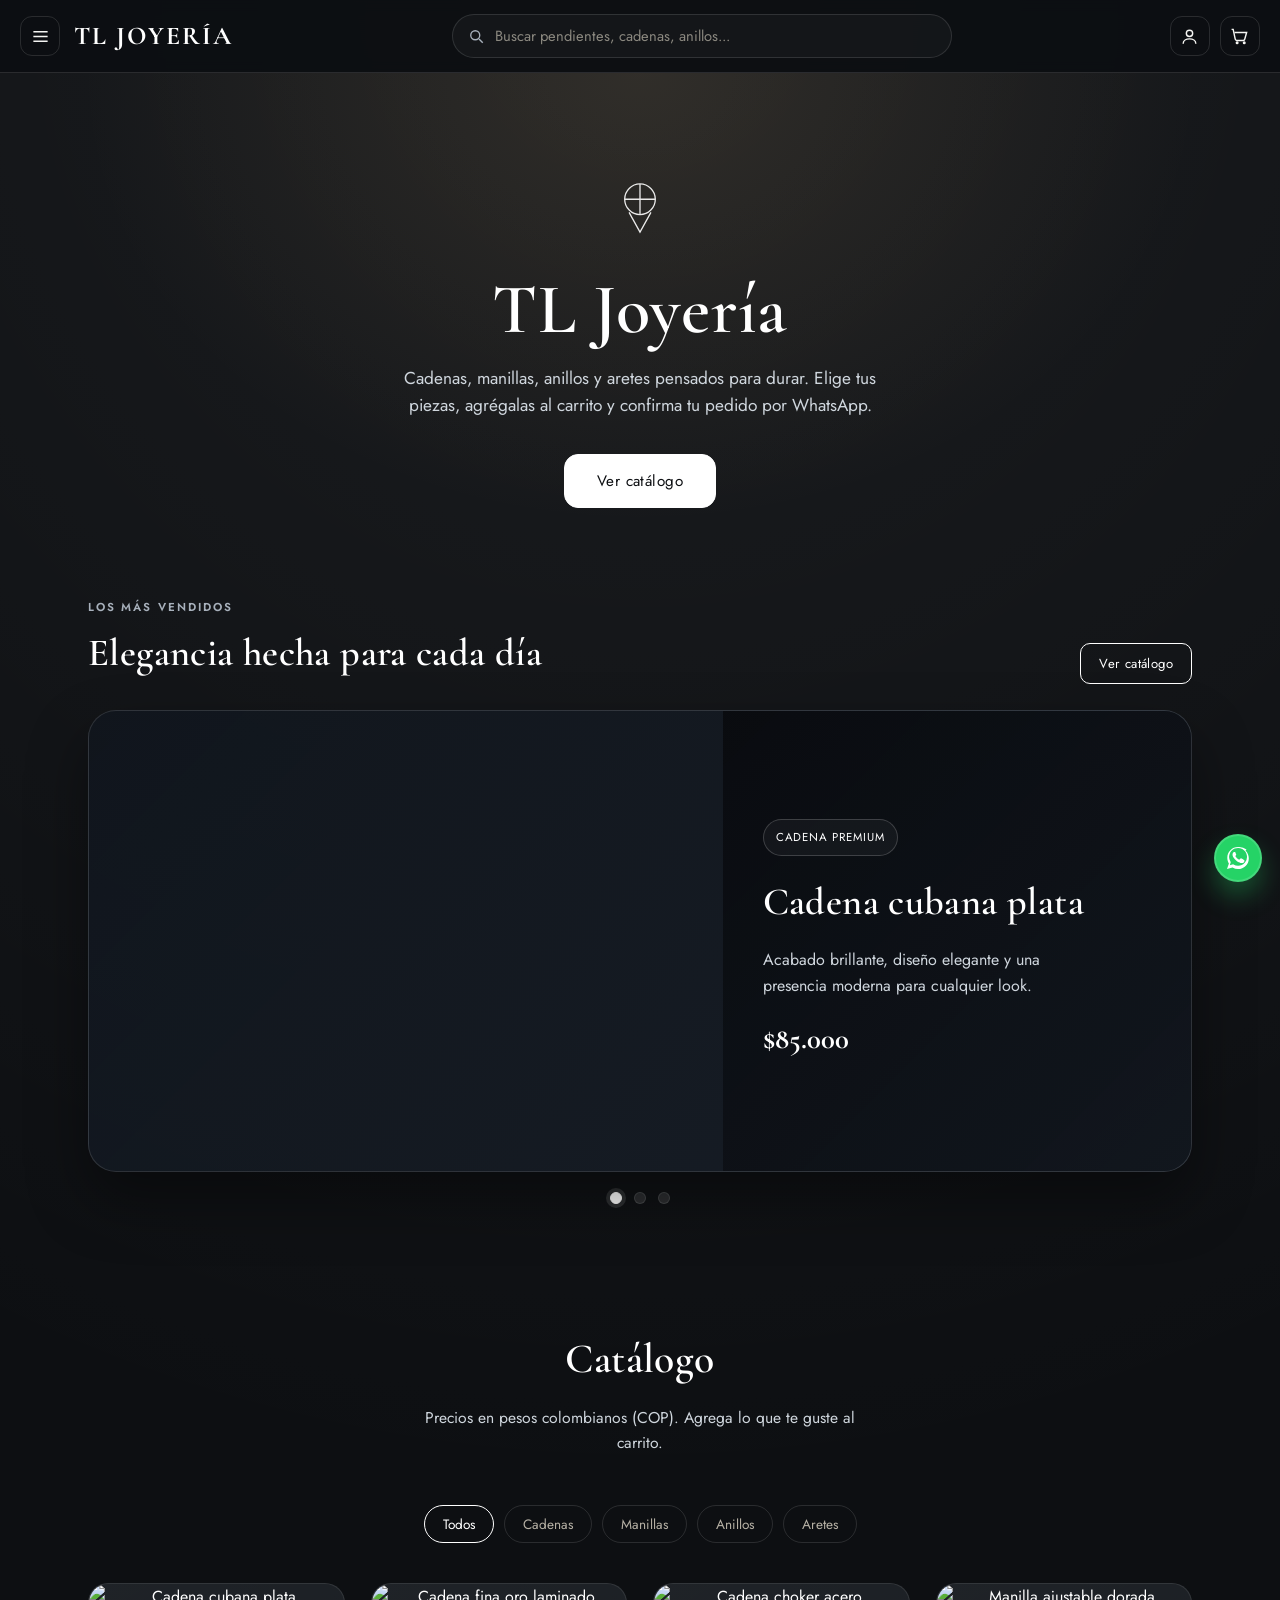
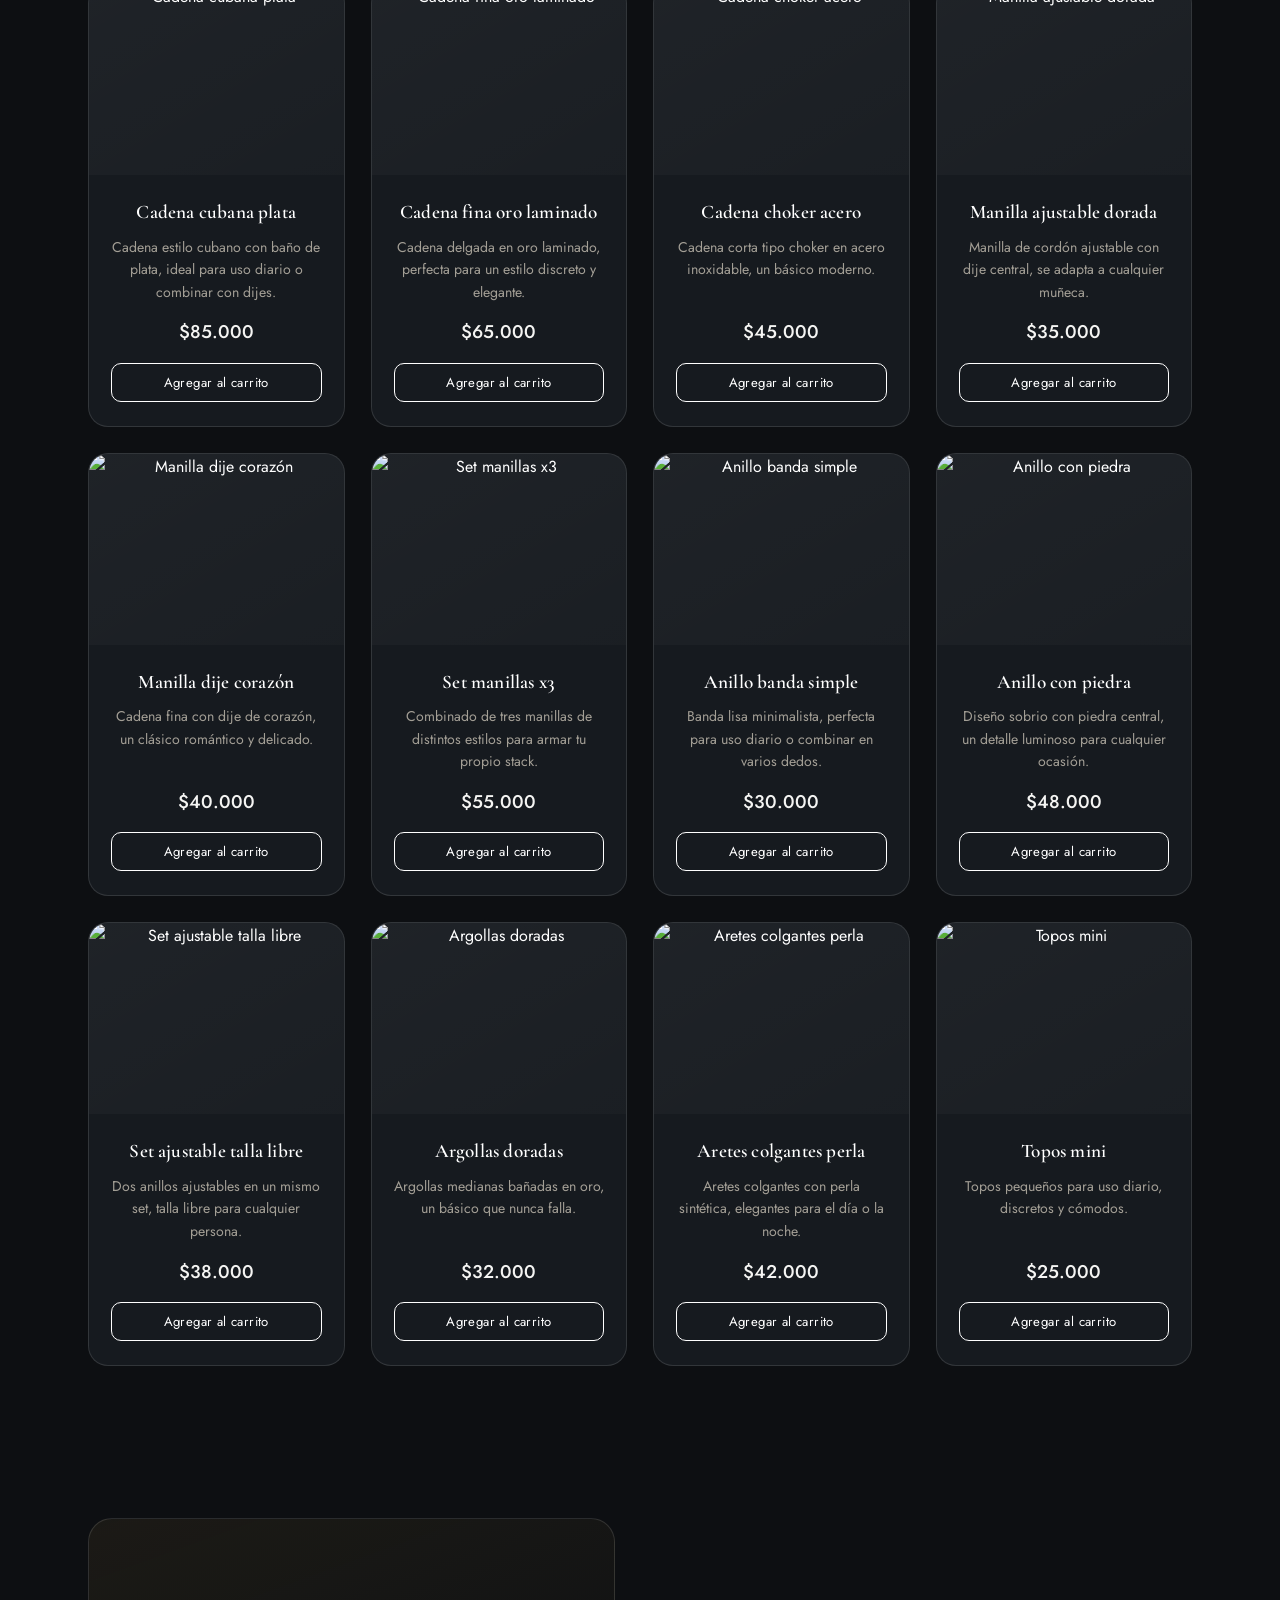
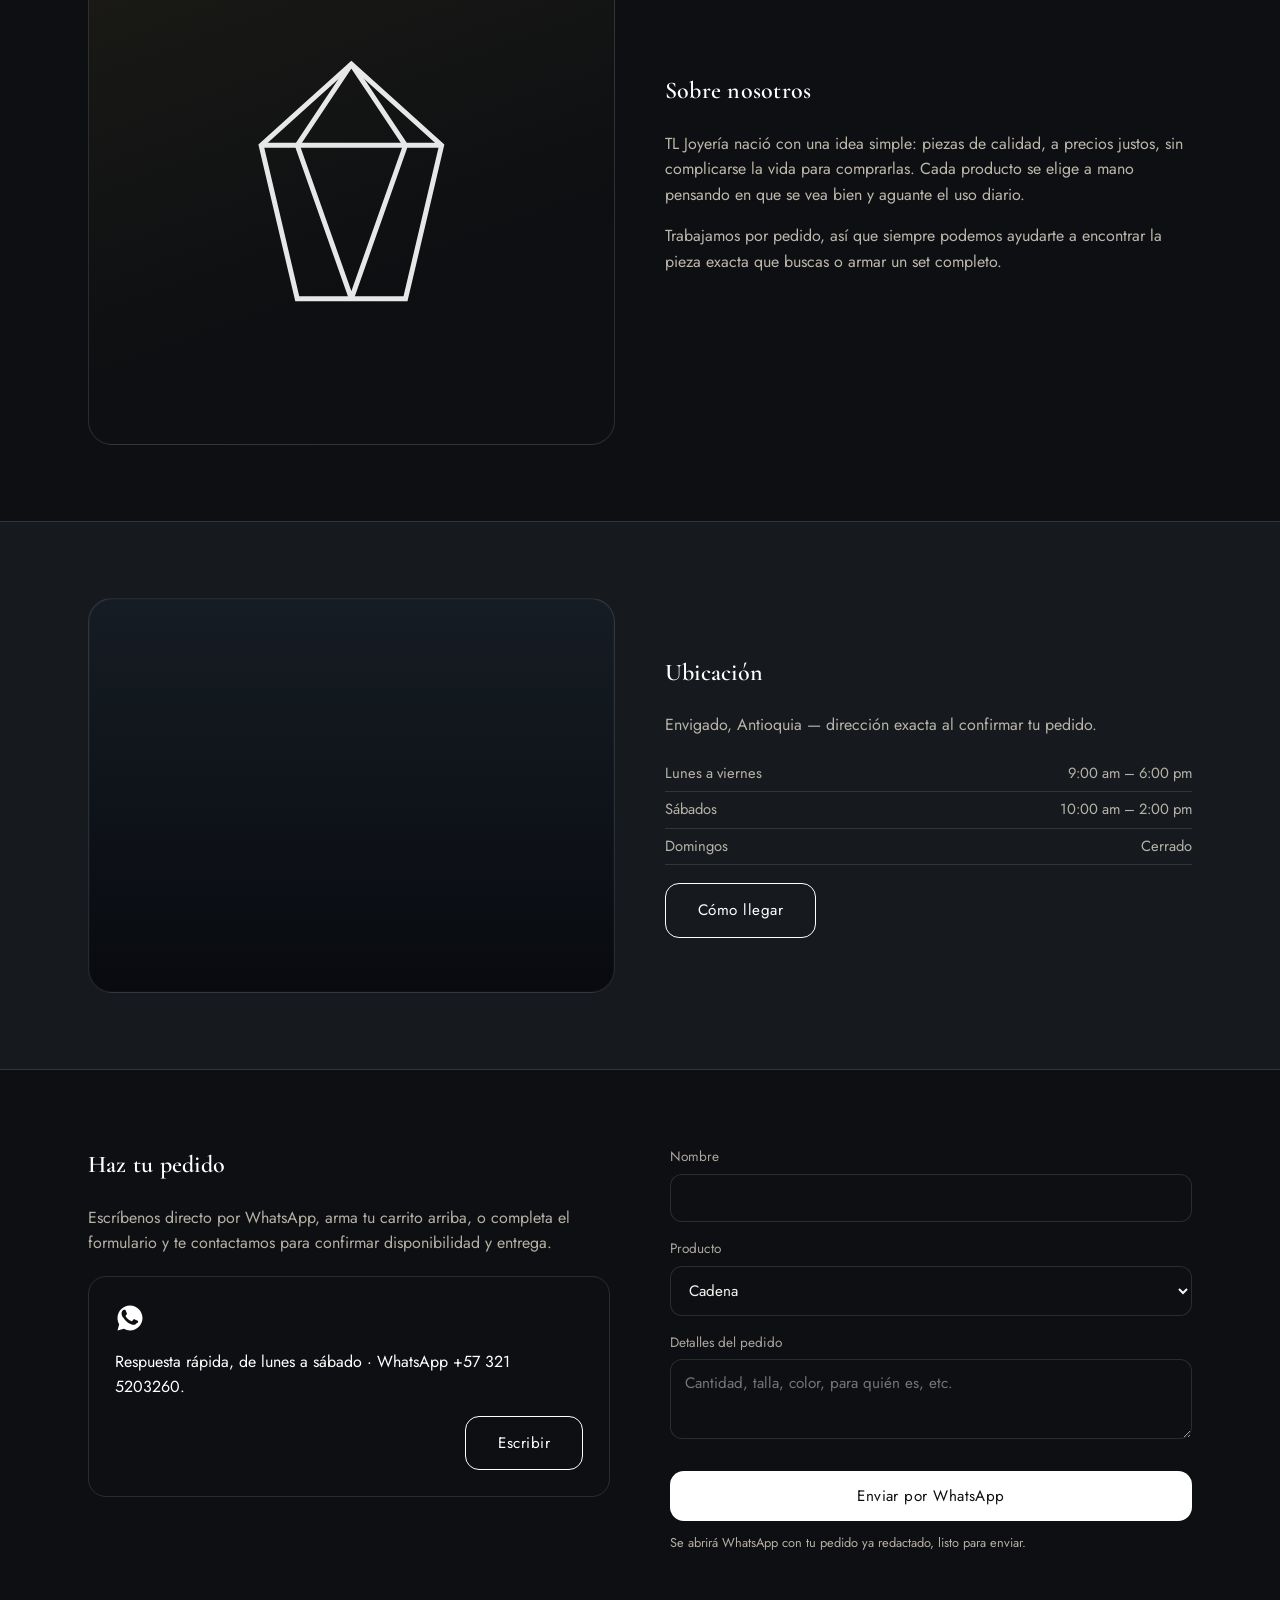
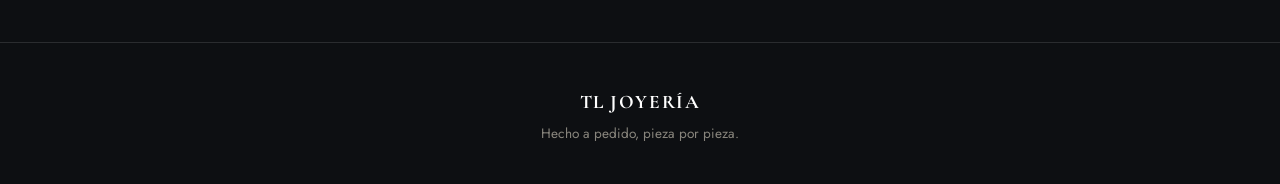
==== index.html @ 9f73bd61 "Initial upload" ====
<!DOCTYPE html>
<html lang="es">
<head>
<meta charset="UTF-8">
<meta name="viewport" content="width=device-width, initial-scale=1, viewport-fit=cover">
<title>TL Joyería</title>
<link rel="preconnect" href="https://fonts.googleapis.com">
<link rel="preconnect" href="https://fonts.gstatic.com" crossorigin>
<link href="https://fonts.googleapis.com/css2?family=Cormorant+Garamond:wght@500;600;700&family=Jost:wght@400;500&display=swap" rel="stylesheet">
<link rel="stylesheet" href="styles.css">
</head>
<body>

<div class="overlay" id="overlay"></div>

<aside class="sidebar" id="sidebar">
  <div class="sidebar-top">
    <span class="brand">TL Joyería</span>
    <button class="icon-btn" id="closeSidebar" aria-label="Cerrar menú">✕</button>
  </div>
  <nav>
    <a href="#catalogo" onclick="closeSidebar()">Catálogo</a>
    <a href="#nosotros" onclick="closeSidebar()">Nosotros</a>
    <a href="#ubicacion" onclick="closeSidebar()">Ubicación</a>
    <a href="#pedidos" onclick="closeSidebar()">Pedidos</a>
  </nav>
  <div class="sidebar-foot">TL Joyería · Envigado, Antioquia</div>
</aside>

<header>
  <div class="navbar">
    <div class="navbar-left">
      <button class="icon-btn" id="openSidebar" aria-label="Abrir menú">
        <svg viewBox="0 0 24 24" fill="none" stroke="currentColor" stroke-width="1.8"><path d="M3 6h18M3 12h18M3 18h18"/></svg>
      </button>
      <a href="#" class="brand">TL Joyería</a>
    </div>

    <label class="navbar-search" for="globalSearch" aria-label="Buscar producto">
      <svg viewBox="0 0 24 24" fill="none" stroke="currentColor" stroke-width="1.8"><circle cx="11" cy="11" r="6"/><path d="M16 16l5 5"/></svg>
      <input id="globalSearch" type="search" placeholder="Buscar pendientes, cadenas, anillos..." autocomplete="off">
    </label>

    <div class="navbar-right">
      <span class="user-label" id="userLabel"></span>
      <button class="icon-btn" id="openAccount" aria-label="Cuenta">
        <svg viewBox="0 0 24 24" fill="none" stroke="currentColor" stroke-width="1.8"><circle cx="12" cy="8" r="4"/><path d="M4 21c0-4 4-6 8-6s8 2 8 6"/></svg>
      </button>
      <button class="icon-btn" id="openCart" aria-label="Carrito">
        <svg viewBox="0 0 24 24" fill="none" stroke="currentColor" stroke-width="1.8"><circle cx="9" cy="20" r="1"/><circle cx="18" cy="20" r="1"/><path d="M2 3h2l2.6 12.4a2 2 0 0 0 2 1.6h8a2 2 0 0 0 2-1.6L21 7H6"/></svg>
        <span class="badge" id="cartBadge" style="display:none;">0</span>
      </button>
    </div>
  </div>
</header>

<section class="hero">
  <svg class="eyebrow-svg" viewBox="0 0 64 64" fill="none" stroke="currentColor" stroke-width="1.2">
    <circle cx="32" cy="24" r="14"/>
    <path d="M18 24 L46 24 M32 10 L32 38 M22 36 L32 54 L42 36" />
  </svg>
  <h1>TL Joyería</h1>
  <p>Cadenas, manillas, anillos y aretes pensados para durar. Elige tus piezas, agrégalas al carrito y confirma tu pedido por WhatsApp.</p>
  <a href="#catalogo" class="btn solid">Ver catálogo</a>
</section>

<section class="featured-section" id="featured">
  <div class="wrap">
    <div class="featured-header">
      <div>
        <p class="eyebrow">Los más vendidos</p>
        <h2>Elegancia hecha para cada día</h2>
      </div>
      <a href="#catalogo" class="btn small">Ver catálogo</a>
    </div>

    <div class="featured-slider" aria-label="Productos destacados">
      <article class="featured-slide active">
        <div class="featured-image" style="background-image:url('https://images.unsplash.com/photo-1617038220319-276d3cfab638?auto=format&fit=crop&w=1200&q=80');"></div>
        <div class="featured-copy">
          <span class="tag">Cadena premium</span>
          <h3>Cadena cubana plata</h3>
          <p>Acabado brillante, diseño elegante y una presencia moderna para cualquier look.</p>
          <strong>$85.000</strong>
        </div>
      </article>

      <article class="featured-slide">
        <div class="featured-image" style="background-image:url('https://images.unsplash.com/photo-1535632787350-4e68ef0ac584?auto=format&fit=crop&w=1200&q=80');"></div>
        <div class="featured-copy">
          <span class="tag">Manillas favoritas</span>
          <h3>Set de manillas doradas</h3>
          <p>Perfectas para regalar, combinar o usar a diario con un estilo sofisticado.</p>
          <strong>$55.000</strong>
        </div>
      </article>

      <article class="featured-slide">
        <div class="featured-image" style="background-image:url('https://images.unsplash.com/photo-1601821765780-754fa98637c1?auto=format&fit=crop&w=1200&q=80');"></div>
        <div class="featured-copy">
          <span class="tag">Anillos tendencia</span>
          <h3>Anillo con piedra</h3>
          <p>Un diseño sobrio y luminoso para quienes buscan un detalle con personalidad.</p>
          <strong>$48.000</strong>
        </div>
      </article>
    </div>

    <div class="featured-dots" aria-label="Navegación del carrusel">
      <button class="dot active" type="button" aria-label="Slide 1"></button>
      <button class="dot" type="button" aria-label="Slide 2"></button>
      <button class="dot" type="button" aria-label="Slide 3"></button>
    </div>
  </div>
</section>

<section id="catalogo">
  <div class="wrap">
    <h2 class="section-title">Catálogo</h2>
    <p class="section-sub">Precios en pesos colombianos (COP). Agrega lo que te guste al carrito.</p>
    <div class="filters" id="filters">
      <button class="filter-btn active" data-filter="todos">Todos</button>
      <button class="filter-btn" data-filter="cadena">Cadenas</button>
      <button class="filter-btn" data-filter="manilla">Manillas</button>
      <button class="filter-btn" data-filter="anillo">Anillos</button>
      <button class="filter-btn" data-filter="aretes">Aretes</button>
    </div>
    <div class="grid" id="productGrid"></div>
  </div>
</section>

<section id="nosotros">
  <div class="wrap about">
    <div class="about-visual">
      <svg viewBox="0 0 64 64" fill="none" stroke="currentColor" stroke-width="1.1"><path d="M32 6 L52 24 L44 58 L20 58 L12 24 Z"/><path d="M12 24 L52 24 M32 6 L20 24 M32 6 L44 24 M20 24 L32 58 M44 24 L32 58"/></svg>
    </div>
    <div>
      <h2>Sobre nosotros</h2>
      <p>TL Joyería nació con una idea simple: piezas de calidad, a precios justos, sin complicarse la vida para comprarlas. Cada producto se elige a mano pensando en que se vea bien y aguante el uso diario.</p>
      <p>Trabajamos por pedido, así que siempre podemos ayudarte a encontrar la pieza exacta que buscas o armar un set completo.</p>
    </div>
  </div>
</section>

<section class="location" id="ubicacion">
  <div class="wrap location-grid">
    <div class="map-box" aria-label="Mapa de ubicación">
      <iframe
        title="Ubicación de TL Joyería"
        src="https://www.google.com/maps?q=Envigado%20Antioquia&z=13&output=embed"
        loading="lazy"
        referrerpolicy="no-referrer-when-downgrade"
        allowfullscreen>
      </iframe>
    </div>
    <div>
      <h2>Ubicación</h2>
      <p>Envigado, Antioquia — dirección exacta al confirmar tu pedido.</p>
      <ul class="hours-list">
        <li><span>Lunes a viernes</span><span>9:00 am – 6:00 pm</span></li>
        <li><span>Sábados</span><span>10:00 am – 2:00 pm</span></li>
        <li><span>Domingos</span><span>Cerrado</span></li>
      </ul>
      <a class="btn" id="mapsLink" href="https://www.google.com/maps/search/?api=1&query=Envigado+Antioquia" target="_blank" rel="noopener">Cómo llegar</a>
    </div>
  </div>
</section>

<section class="order" id="pedidos">
  <div class="wrap order-grid">
    <div>
      <h2>Haz tu pedido</h2>
      <p>Escríbenos directo por WhatsApp, arma tu carrito arriba, o completa el formulario y te contactamos para confirmar disponibilidad y entrega.</p>
      <div class="whatsapp-box">
        <svg viewBox="0 0 24 24" fill="currentColor"><path d="M12 2C6.48 2 2 6.48 2 12c0 1.85.5 3.58 1.36 5.07L2 22l5.06-1.33A9.94 9.94 0 0 0 12 22c5.52 0 10-4.48 10-10S17.52 2 12 2zm5.2 14.2c-.22.62-1.28 1.18-1.77 1.24-.45.06-.98.09-1.58-.1a13.3 13.3 0 0 1-1.87-.68c-3.3-1.43-5.28-4.75-5.44-4.97-.16-.22-1.3-1.73-1.3-3.3 0-1.56.82-2.33 1.1-2.65.28-.32.62-.4.82-.4h.6c.19 0 .45-.07.7.53.28.66.94 2.28 1.02 2.44.08.16.14.35.03.56-.11.22-.17.35-.33.54-.17.19-.35.42-.5.56-.16.16-.33.33-.14.65.19.33.85 1.4 1.83 2.27 1.26 1.12 2.32 1.47 2.65 1.63.33.16.52.14.71-.08.19-.22.83-.97 1.05-1.3.22-.33.44-.27.74-.16.3.11 1.9.9 2.23 1.06.33.16.55.24.63.38.08.14.08.79-.14 1.41z"/></svg>
        <span>Respuesta rápida, de lunes a sábado · WhatsApp +57 321 5203260.</span>
        <a href="https://wa.me/573215203260" target="_blank" rel="noopener" class="btn">Escribir</a>
      </div>
    </div>
    <div>
      <form id="orderForm">
        <div>
          <label for="name">Nombre</label>
          <input id="name" type="text" required>
        </div>
        <div>
          <label for="category">Producto</label>
          <select id="category">
            <option>Cadena</option>
            <option>Manilla</option>
            <option>Anillo</option>
            <option>Aretes</option>
            <option>No estoy seguro/a</option>
          </select>
        </div>
        <div>
          <label for="details">Detalles del pedido</label>
          <textarea id="details" placeholder="Cantidad, talla, color, para quién es, etc."></textarea>
        </div>
        <button type="submit">Enviar por WhatsApp</button>
        <p class="form-note">Se abrirá WhatsApp con tu pedido ya redactado, listo para enviar.</p>
      </form>
    </div>
  </div>
</section>

<footer>
  <span class="brand">TL Joyería</span>
  Hecho a pedido, pieza por pieza.
</footer>

<!-- Cart panel -->
<div class="cart-panel" id="cartPanel">
  <div class="cart-head">
    <h3 style="margin:0;color:var(--silver-bright);">Tu carrito</h3>
    <button class="icon-btn" id="closeCart" aria-label="Cerrar carrito">✕</button>
  </div>
  <div class="cart-items" id="cartItems"></div>
  <div class="cart-foot">
    <div class="pay-methods" id="payMethods">
      <label class="pay-option selected">
        <input type="radio" name="pay" value="Contraentrega" checked>
        <div class="pay-icon-wrap"><svg viewBox="0 0 24 24" fill="none" stroke="currentColor" stroke-width="1.6"><rect x="2" y="7" width="20" height="13" rx="2"/><path d="M2 11h20"/></svg></div>
        <span>Contraentrega</span>
      </label>
      <label class="pay-option">
        <input type="radio" name="pay" value="Nequi">
        <img class="pay-logo" src="https://cdn.simpleicons.org/nequi/00a650" alt="Nequi" />
        <span>Nequi</span>
      </label>
      <label class="pay-option">
        <input type="radio" name="pay" value="Transferencia Bancolombia">
        <img class="pay-logo" src="https://cdn.simpleicons.org/bancolombia/ffcc29" alt="Bancolombia" />
        <span>Bancolombia</span>
      </label>
      <label class="pay-option">
        <input type="radio" name="pay" value="Visa">
        <img class="pay-logo" src="https://cdn.simpleicons.org/visa/1a1f71" alt="Visa" />
        <span>Visa</span>
      </label>
      <label class="pay-option">
        <input type="radio" name="pay" value="Mastercard">
        <img class="pay-logo" src="https://cdn.simpleicons.org/mastercard/eb001b" alt="Mastercard" />
        <span>Mastercard</span>
      </label>
    </div>
    <div class="cart-total"><span>Total</span><span id="cartTotal">$0</span></div>
    <button class="btn solid" style="width:100%;" id="checkoutBtn" disabled>Enviar pedido por WhatsApp</button>
  </div>
</div>

<!-- Página completa de cuenta -->
<div class="account-page" id="accountPage">
  <div class="account-top">
    <span class="brand">TL Joyería</span>
    <button class="icon-btn" id="closeAccount" aria-label="Volver">✕</button>
  </div>
  <div class="account-shell">
    <div class="account-side">
      <div>
        <h2>Tu espacio TL</h2>
        <p>Guarda tus datos, revisa tus pedidos anteriores y agiliza tu próxima compra.</p>
      </div>
      <p class="quote">"Piezas para acompañar cada día." — TL Joyería</p>
    </div>

    <div class="account-form-wrap">
      <div id="authViews">
        <div class="auth-tabs">
          <button class="tab-btn active" data-tab="login">Iniciar sesión</button>
          <button class="tab-btn" data-tab="register">Registrarse</button>
        </div>

        <div id="authFeedback" class="auth-feedback" aria-live="polite"></div>

        <form class="auth-form active" id="loginForm">
          <h2>Bienvenida de nuevo</h2>
          <p class="sub">Ingresa para ver tu cuenta.</p>
          <div class="input-field">
            <svg viewBox="0 0 24 24" fill="none" stroke="currentColor" stroke-width="1.8"><path d="M4 6h16v12H4z"/><path d="M4 7l8 6 8-6"/></svg>
            <input id="loginEmail" type="email" placeholder="Correo" required>
          </div>
          <div class="input-field">
            <svg viewBox="0 0 24 24" fill="none" stroke="currentColor" stroke-width="1.8"><rect x="5" y="10" width="14" height="9" rx="2"/><path d="M8 10V7a4 4 0 0 1 8 0v3"/></svg>
            <input id="loginPass" type="password" placeholder="Contraseña" required>
          </div>
          <button type="submit" class="btn solid" style="width:100%;">Entrar</button>
          <button type="button" class="link-btn" id="forgotPasswordBtn">¿Olvidaste tu contraseña?</button>
          <div class="divider">o continúa con</div>
          <div class="social-row">
            <button type="button" class="social-btn social-google" aria-label="Continuar con Google">
              <img src="https://cdn.simpleicons.org/google/4285F4" alt="Google" />
              <span>Google</span>
            </button>
            <button type="button" class="social-btn social-facebook" aria-label="Continuar con Facebook">
              <img src="https://cdn.simpleicons.org/facebook/1877F2" alt="Facebook" />
              <span>Facebook</span>
            </button>
          </div>
          <p class="auth-note">Acceso de muestra: se guarda en este navegador, sin servidor real.</p>
        </form>

        <form class="auth-form" id="registerForm">
          <h2>Crear cuenta</h2>
          <p class="sub">Regístrate para agilizar tus próximos pedidos.</p>
          <div class="input-field">
            <svg viewBox="0 0 24 24" fill="none" stroke="currentColor" stroke-width="1.8"><circle cx="12" cy="8" r="4"/><path d="M4 21c0-4 4-6 8-6s8 2 8 6"/></svg>
            <input id="regName" type="text" placeholder="Nombre" required>
          </div>
          <div class="input-field">
            <svg viewBox="0 0 24 24" fill="none" stroke="currentColor" stroke-width="1.8"><path d="M4 6h16v12H4z"/><path d="M4 7l8 6 8-6"/></svg>
            <input id="regEmail" type="email" placeholder="Correo" required>
          </div>
          <div class="input-field">
            <svg viewBox="0 0 24 24" fill="none" stroke="currentColor" stroke-width="1.8"><rect x="5" y="10" width="14" height="9" rx="2"/><path d="M8 10V7a4 4 0 0 1 8 0v3"/></svg>
            <input id="regPass" type="password" placeholder="Contraseña" required>
          </div>
          <button type="submit" class="btn solid" style="width:100%;">Registrarme</button>
          <p class="auth-note">Acceso de muestra: se guarda en este navegador, sin servidor real.</p>
        </form>
      </div>

      <div id="recoveryPanel" class="recovery-panel" aria-live="polite">
        <h2>Recuperar contraseña</h2>
        <p>Escribe tu correo y define una nueva contraseña.</p>
        <form id="recoverForm">
          <div class="input-field">
            <svg viewBox="0 0 24 24" fill="none" stroke="currentColor" stroke-width="1.8"><path d="M4 6h16v12H4z"/><path d="M4 7l8 6 8-6"/></svg>
            <input id="recoverEmail" type="email" placeholder="Correo" required>
          </div>
          <div class="input-field">
            <svg viewBox="0 0 24 24" fill="none" stroke="currentColor" stroke-width="1.8"><rect x="5" y="10" width="14" height="9" rx="2"/><path d="M8 10V7a4 4 0 0 1 8 0v3"/></svg>
            <input id="recoverPass" type="password" placeholder="Nueva contraseña" required>
          </div>
          <button type="submit" class="btn solid" style="width:100%;">Guardar nueva contraseña</button>
          <button type="button" class="link-btn" id="backToLoginBtn">Volver al inicio de sesión</button>
        </form>
      </div>

      <div class="dashboard" id="dashboard">
        <h2 class="dash-welcome" id="dashWelcome">Hola</h2>
        <div class="dash-card">
          <h4>Tus pedidos</h4>
          <p class="dash-empty">Aún no tienes pedidos registrados. Cuando compres por WhatsApp aparecerán aquí.</p>
        </div>
        <div class="dash-card">
          <h4>Datos de cuenta</h4>
          <p id="dashEmail">—</p>
        </div>

        <div id="adminPanel" class="admin-panel">
          <div class="admin-head">
            <h3>Panel de administración</h3>
            <button type="button" class="btn small" id="newProductBtn">Nuevo producto</button>
          </div>
          <form id="adminProductForm" class="admin-form">
            <input type="hidden" id="adminProductId">
            <div class="admin-grid">
              <div>
                <label for="adminProductName">Nombre</label>
                <input id="adminProductName" type="text" placeholder="Nombre del producto" required>
              </div>
              <div>
                <label for="adminProductCat">Categoría</label>
                <select id="adminProductCat">
                  <option value="cadena">Cadena</option>
                  <option value="manilla">Manilla</option>
                  <option value="anillo">Anillo</option>
                  <option value="aretes">Aretes</option>
                </select>
              </div>
              <div>
                <label for="adminProductPrice">Precio</label>
                <input id="adminProductPrice" type="number" min="1000" step="1000" placeholder="Precio" required>
              </div>
              <div>
                <label for="adminProductDesc">Descripción</label>
                <textarea id="adminProductDesc" rows="3" placeholder="Descripción del producto"></textarea>
              </div>
            </div>
            <div class="admin-actions">
              <button type="submit" class="btn solid">Guardar producto</button>
              <button type="button" class="btn" id="cancelProductBtn">Cancelar</button>
            </div>
          </form>
          <div id="adminProductsList" class="admin-products-list"></div>
        </div>

        <button class="btn" id="logoutBtn" style="align-self:flex-start;">Cerrar sesión</button>
      </div>
    </div>
  </div>
</div>

<div class="product-modal" id="productModal" aria-hidden="true">
  <div class="product-modal-backdrop" id="productModalBackdrop"></div>
  <div class="product-modal-panel" role="dialog" aria-modal="true" aria-labelledby="productDetailName">
    <button class="product-modal-close" id="productModalClose" aria-label="Cerrar">✕</button>
    <div class="product-modal-content">
      <div class="product-detail-image-wrap">
        <img id="productDetailImage" src="" alt="Producto TL Joyería">
      </div>
      <div class="product-detail-info">
        <div class="product-detail-breadcrumb" id="productDetailCategory">Cadena</div>
        <h2 id="productDetailName">Producto</h2>
        <div class="product-detail-price" id="productDetailPrice">$0</div>
        <div class="product-detail-sku" id="productDetailSku">SKU: —</div>
        <p id="productDetailDesc" class="product-detail-desc"></p>

        <div class="product-detail-meta">
          <div class="meta-item">
            <span>Material</span>
            <strong id="productDetailMaterial">—</strong>
          </div>
          <div class="meta-item">
            <span>Talla</span>
            <strong id="productDetailSize">—</strong>
          </div>
          <div class="meta-item">
            <span>Acabado</span>
            <strong id="productDetailFinish">—</strong>
          </div>
        </div>

        <ul id="productDetailFeatures" class="product-detail-features"></ul>

        <div class="product-detail-actions">
          <button class="btn solid" id="productDetailBuy">Agregar al carrito</button>
          <button class="btn" id="productDetailContinue" type="button">Seguir viendo</button>
        </div>

        <div class="payment-box">
          <h3>Métodos de pago</h3>
          <div class="payment-list">
            <div class="payment-item"><img src="https://cdn.simpleicons.org/nequi/00a650" alt="Nequi"><span>Nequi</span></div>
            <div class="payment-item"><img src="https://cdn.simpleicons.org/bancolombia/ffcc29" alt="Bancolombia"><span>Bancolombia</span></div>
            <div class="payment-item"><img src="https://cdn.simpleicons.org/visa/1a1f71" alt="Visa"><span>Visa</span></div>
            <div class="payment-item"><img src="https://cdn.simpleicons.org/mastercard/eb001b" alt="Mastercard"><span>Mastercard</span></div>
          </div>
        </div>
      </div>
    </div>
  </div>
</div>

<script src="script.js"></script>
<a class="whatsapp-float" href="https://wa.me/573215203260?text=Hola%20TL%20Joyer%C3%ADa%2C%20quiero%20hacer%20un%20pedido" target="_blank" rel="noopener" aria-label="Chatear por WhatsApp">
  <svg viewBox="0 0 24 24" fill="currentColor"><path d="M20.52 3.48A11.78 11.78 0 0 0 12.05 1C6.18 1 1.3 5.86 1.3 11.72c0 2.07.55 4.1 1.6 5.9L1 23l5.53-1.48a10.7 10.7 0 0 0 5.52 1.6h.01c5.87 0 10.75-4.86 10.75-10.72 0-2.86-1.1-5.55-3.29-7.92ZM12.05 19.8a8.95 8.95 0 0 1-4.56-1.24l-.33-.2-3.28.88.88-3.2-.22-.33A8.94 8.94 0 1 1 12.05 19.8Zm4.92-6.67c-.27-.14-1.58-.78-1.82-.87-.24-.09-.42-.14-.6.14-.18.27-.69.87-.85 1.05-.16.18-.3.2-.58.07-.27-.14-1.14-.42-2.17-1.34-.8-.71-1.34-1.59-1.5-1.86-.16-.27-.02-.42.12-.56.12-.12.27-.3.4-.45.13-.15.18-.26.27-.44.09-.18.05-.33-.02-.47-.07-.14-.6-1.45-.82-1.98-.21-.52-.43-.45-.6-.45h-.51c-.18 0-.47.07-.72.33-.25.27-1.05 1.02-1.05 2.48s1.07 2.87 1.22 3.06c.15.18 2.08 3.18 5.04 4.45.7.3 1.25.48 1.68.62.7.22 1.34.19 1.84.12.56-.08 1.7-.7 1.94-1.38.24-.68.24-1.27.17-1.39-.07-.12-.24-.18-.51-.32Z"/></svg>
</a>
</body>
</html>
---- styles.css ----
:root{
  --bg:#0d0f12;
  --bg-2:#161a1f;
  --bg-3:#1d232a;
  --panel:#121922;
  --silver:#e8edf2;
  --silver-soft:#a8b1bc;
  --silver-bright:#ffffff;
  --cream:#f5f5f3;
  --muted:#cfd6dd;
  --white:#ffffff;
  --wine:#5a2430;
  --line:rgba(255,255,255,0.12);
  --ease:cubic-bezier(.4,0,.2,1);
  --shadow:0 28px 60px rgba(0,0,0,0.4);
  box-sizing:border-box;
  padding-top:env(safe-area-inset-top,0px);
  padding-bottom:env(safe-area-inset-bottom,0px);
}
html{scroll-padding-top:env(safe-area-inset-top,0px); scroll-behavior:smooth;}
*{box-sizing:border-box;}
body{
  margin:0;
  background:radial-gradient(circle at top, rgba(255,255,255,0.06), transparent 30%), var(--bg);
  color:var(--white);
  font-family:'Jost',sans-serif;
  font-weight:400;
  line-height:1.6;
  overflow-x:hidden;
}
h1,h2,h3,.brand{font-family:'Cormorant Garamond',serif; font-weight:600; letter-spacing:0.01em;}
a{color:inherit;}
.wrap{max-width:1160px; margin:0 auto; padding:0 28px;}

/* Header */
header{
  position:sticky; top:env(safe-area-inset-top,0px); z-index:20;
  background:rgba(13,15,18,0.92); backdrop-filter:blur(6px);
  border-bottom:1px solid var(--line);
}
.navbar{display:flex; align-items:center; justify-content:space-between; padding:14px 20px; gap:14px;}
.navbar-left{display:flex; align-items:center; gap:14px;}
.brand{
  font-size:1.6rem; color:var(--silver-bright); text-decoration:none; font-family:'Cormorant Garamond',serif;
  font-weight:700; letter-spacing:0.08em; text-transform:uppercase; line-height:1;
}
.navbar-search{
  display:flex; align-items:center; gap:10px; flex:1; max-width:500px; margin:0 auto;
  padding:0 14px; border:1px solid var(--line); border-radius:999px; background:rgba(255,255,255,0.03);
  min-height:42px;
}
.navbar-search svg{width:18px; height:18px; color:var(--silver-soft); flex-shrink:0;}
.navbar-search input{
  width:100%; border:none; background:transparent; color:var(--cream); font-family:'Jost',sans-serif; font-size:0.92rem; padding:10px 0;
}
.navbar-search input::placeholder{color:rgba(239,231,214,0.55);}
.navbar-search input:focus{outline:none;}
.icon-btn{
  background:none; border:1px solid var(--line); color:var(--cream); width:40px; height:40px;
  border-radius:12px; display:flex; align-items:center; justify-content:center; cursor:pointer;
  position:relative; transition:border-color .25s var(--ease), color .25s var(--ease), transform .2s var(--ease);
}
.icon-btn:hover{border-color:var(--silver-bright); color:var(--silver-bright); transform:translateY(-1px);}
.icon-btn:active{transform:scale(.94);}
.icon-btn svg{width:19px; height:19px;}
.badge{
  position:absolute; top:-6px; right:-6px; background:var(--silver-bright); color:var(--bg);
  font-size:0.65rem; min-width:17px; height:17px; border-radius:50%; display:flex;
  align-items:center; justify-content:center; font-weight:600; transition:transform .25s var(--ease);
}
.badge.pulse{animation:pulse .4s var(--ease);}
@keyframes pulse{ 0%{transform:scale(1);} 40%{transform:scale(1.5);} 100%{transform:scale(1);} }
.navbar-right{display:flex; align-items:center; gap:10px;}
.user-label{font-size:0.85rem; color:var(--silver-bright); margin-right:4px; display:none;}
.user-label.show{display:inline;}

/* Sidebar */
.overlay{
  position:fixed; inset:0; background:rgba(0,0,0,0.55); z-index:29;
  opacity:0; pointer-events:none; transition:opacity .3s var(--ease);
}
.overlay.active{opacity:1; pointer-events:auto;}
.sidebar{
  position:fixed; top:0; left:0; height:100%; width:280px; max-width:82vw;
  background:var(--bg-2); border-right:1px solid var(--line); z-index:30;
  transform:translateX(-100%); transition:transform .4s var(--ease); padding:24px 22px;
  padding-top:calc(24px + env(safe-area-inset-top,0px));
  display:flex; flex-direction:column; border-radius:0 20px 20px 0;
}
.sidebar.active{transform:translateX(0);}
.sidebar-top{display:flex; justify-content:space-between; align-items:center; margin-bottom:34px;}
.sidebar nav{display:flex; flex-direction:column; gap:6px;}
.sidebar nav a{
  padding:12px 14px; text-decoration:none; color:var(--cream); font-size:1.02rem;
  border-radius:10px; transition:background .2s var(--ease), color .2s var(--ease);
}
.sidebar nav a:hover{background:rgba(255,255,255,0.04); color:var(--silver-bright);}
.sidebar-foot{margin-top:auto; font-size:0.8rem; color:rgba(239,231,214,0.5);}

/* Cart panel */
.cart-panel{
  position:fixed; top:0; right:0; height:100%; width:360px; max-width:88vw;
  background:var(--bg-2); border-left:1px solid var(--line); z-index:30;
  transform:translateX(100%); transition:transform .4s var(--ease);
  display:flex; flex-direction:column; padding-top:env(safe-area-inset-top,0px);
  border-radius:20px 0 0 20px;
}
.cart-panel.active{transform:translateX(0);}
.cart-head{display:flex; justify-content:space-between; align-items:center; padding:22px 22px 16px; border-bottom:1px solid var(--line);}
.cart-items{flex:1; overflow-y:auto; padding:16px 22px;}
.cart-item{display:flex; gap:12px; padding:14px; border-bottom:1px solid var(--line); border-radius:12px; transition:background .2s var(--ease);}
.cart-item:hover{background:rgba(255,255,255,0.03);}
.cart-item-info{flex:1;}
.cart-item-info strong{display:block; color:var(--silver-bright); font-size:0.95rem; font-weight:500;}
.cart-item-info span{font-size:0.82rem; color:rgba(239,231,214,0.6);}
.qty-row{display:flex; align-items:center; gap:10px; margin-top:6px;}
.qty-row button{
  width:24px; height:24px; border:1px solid var(--line); background:none; color:var(--cream);
  cursor:pointer; border-radius:8px; font-size:0.9rem; line-height:1; transition:border-color .2s, transform .15s;
}
.qty-row button:active{transform:scale(.9);}
.remove-btn{background:none; border:none; color:rgba(239,231,214,0.4); cursor:pointer; font-size:0.75rem; text-decoration:underline;}
.cart-empty{color:rgba(239,231,214,0.5); text-align:center; padding:40px 10px; font-size:0.9rem;}
.cart-foot{padding:18px 22px; border-top:1px solid var(--line);}
.cart-total{display:flex; justify-content:space-between; font-size:1.05rem; margin-bottom:14px; color:var(--silver-bright);}

/* Payment methods */
.pay-methods{display:flex; flex-direction:column; gap:8px; margin-bottom:16px;}
.pay-option{
  display:flex; align-items:center; gap:10px; border:1px solid var(--line); border-radius:12px;
  padding:10px 12px; cursor:pointer; transition:border-color .2s var(--ease), background .2s var(--ease);
  font-size:0.85rem;
}
.pay-option:hover{border-color:var(--silver-bright);}
.pay-option.selected{border-color:var(--silver-bright); background:rgba(255,255,255,0.04);}
.pay-option input{width:auto; accent-color:var(--silver-bright); margin:0;}
.pay-icon-wrap{display:flex; align-items:center; justify-content:center; width:24px; height:24px; color:var(--silver-bright); flex-shrink:0;}
.pay-option svg{width:18px; height:18px; color:var(--silver-bright); flex-shrink:0;}
.pay-logo{width:24px; height:24px; object-fit:contain; border-radius:6px; flex-shrink:0; display:block;}

/* Hero */
.hero{
  padding:100px 28px 80px; text-align:center; position:relative;
  background:radial-gradient(ellipse at 50% 0%, rgba(212,175,117,0.12), transparent 62%);
}
.hero .eyebrow-svg{margin:0 auto 22px; width:70px; height:70px; opacity:0.9; color:var(--silver-bright);}
.hero h1{font-size:clamp(2.6rem,6vw,4.4rem); margin:0 0 18px; color:var(--white); line-height:1.05;}
.hero p{max-width:520px; margin:0 auto 34px; font-size:1.08rem; color:var(--muted);}
.btn{
  display:inline-block; padding:14px 32px; border:1px solid var(--silver-bright);
  color:var(--silver-bright); text-decoration:none; font-size:0.95rem; letter-spacing:0.03em;
  border-radius:14px; transition:background .25s var(--ease), color .25s var(--ease), transform .2s var(--ease);
  cursor:pointer; background:none; font-family:'Jost',sans-serif;
}
.btn:hover{background:var(--silver-bright); color:var(--bg); transform:translateY(-2px);}
.btn:active{transform:translateY(0) scale(.98);}
.btn.solid{background:var(--silver-bright); color:var(--bg);}
.btn.solid:hover{background:var(--silver-soft); border-color:var(--silver-soft);}
.btn.small{padding:9px 18px; font-size:0.82rem; border-radius:10px;}
.btn:disabled{opacity:0.4; cursor:not-allowed; transform:none;}

section{padding:76px 0;}
.section-title{text-align:center; margin-bottom:12px; font-size:clamp(1.8rem,4vw,2.6rem); color:var(--white);}
.section-sub{text-align:center; color:var(--muted); max-width:480px; margin:0 auto 50px; font-size:0.98rem;}

.featured-section{padding-top:10px; padding-bottom:0;}
.featured-header{display:flex; align-items:end; justify-content:space-between; gap:20px; margin-bottom:26px;}
.eyebrow{margin:0 0 6px; color:var(--silver-soft); text-transform:uppercase; letter-spacing:0.18em; font-size:0.72rem; font-weight:600;}
.featured-header h2{margin:0; font-size:clamp(2rem,3vw,3rem); color:var(--white);}
.featured-slider{position:relative; overflow:hidden; border-radius:28px; background:linear-gradient(135deg, rgba(17,22,29,0.96), rgba(24,31,41,0.9)); box-shadow:var(--shadow); border:1px solid var(--line);}
.featured-slide{
  display:none; grid-template-columns:1.15fr 0.85fr; min-height:460px; opacity:0; transform:translateX(42px) scale(1.04);
  transition:opacity .85s cubic-bezier(.22,1,.36,1), transform 1.1s cubic-bezier(.22,1,.36,1), filter .8s ease;
  filter:blur(2px);
}
.featured-slide.active{
  display:grid; opacity:1; transform:translateX(0) scale(1); filter:blur(0);
}
.featured-image{min-height:100%; background-size:cover; background-position:center; filter:saturate(0.92) contrast(1.08) brightness(0.9); transition:transform 1.2s cubic-bezier(.22,1,.36,1), filter .8s ease;}
.featured-slide.active .featured-image{transform:scale(1.08); filter:saturate(1) contrast(1.1) brightness(1);}
.featured-copy{display:flex; flex-direction:column; justify-content:center; padding:46px 40px; background:linear-gradient(135deg, rgba(9,11,15,0.95), rgba(17,22,29,0.85)); opacity:0; transform:translateX(20px); transition:transform 1s cubic-bezier(.22,1,.36,1), opacity .75s ease;}
.featured-slide.active .featured-copy{transform:translateX(0); opacity:1;}
.featured-copy .tag{display:inline-block; margin-bottom:16px; align-self:flex-start; padding:8px 12px; border-radius:999px; background:rgba(255,255,255,0.04); color:var(--silver-bright); border:1px solid rgba(255,255,255,0.18); font-size:0.72rem; text-transform:uppercase; letter-spacing:0.08em;}
.featured-copy h3{margin:0 0 14px; font-size:clamp(2rem,3vw,3rem); color:var(--white);}
.featured-copy p{margin:0 0 18px; color:var(--muted); font-size:1rem; max-width:300px;}
.featured-copy strong{font-size:1.8rem; color:var(--silver-bright); font-family:'Cormorant Garamond',serif;}
.featured-dots{display:flex; justify-content:center; gap:12px; margin-top:20px; padding-bottom:12px;}
.dot{width:12px; height:12px; border-radius:50%; border:1px solid var(--line); background:rgba(255,255,255,0.12); cursor:pointer; padding:0;}
.dot.active{background:var(--silver-bright); border-color:var(--silver-bright); box-shadow:0 0 0 4px rgba(255,255,255,0.12);}

/* Catalog filters */
.filters{display:flex; justify-content:center; flex-wrap:wrap; gap:10px; margin-bottom:40px;}
.filter-btn{
  padding:8px 18px; border:1px solid var(--line); background:none; color:rgba(239,231,214,0.75);
  border-radius:20px; font-size:0.85rem; cursor:pointer; transition:.2s var(--ease); font-family:'Jost',sans-serif;
}
.filter-btn.active,.filter-btn:hover{border-color:var(--silver-bright); color:var(--silver-bright);}

.grid{display:grid; grid-template-columns:repeat(auto-fit,minmax(230px,1fr)); gap:26px;}
.card{
  background:var(--bg-2); border:1px solid var(--line); border-radius:20px; overflow:hidden;
  text-align:center; transition:border-color .3s var(--ease), transform .3s var(--ease), box-shadow .3s var(--ease);
  display:flex; flex-direction:column; cursor:pointer;
}
.card:hover{border-color:var(--silver-bright); transform:translateY(-6px); box-shadow:0 14px 30px rgba(0,0,0,0.35);}
.card-img{
  aspect-ratio:4/3; display:flex; align-items:center; justify-content:center; overflow:hidden;
  background:linear-gradient(150deg, rgba(255,255,255,0.04), rgba(255,255,255,0.02));
}
.card-img img{width:100%; height:100%; object-fit:cover; display:block;}
.card-img svg{width:38%; height:38%; color:var(--silver-bright);}
.card-body{padding:22px 22px 24px; display:flex; flex-direction:column; flex:1;}
.card h3{margin:0 0 8px; font-size:1.2rem; color:var(--silver-bright);}
.card p.desc{margin:0 0 14px; font-size:0.88rem; color:rgba(239,231,214,0.65); flex:1;}
.price{font-size:1.15rem; color:var(--cream); margin-bottom:16px; font-weight:500;}

.product-modal{
  position:fixed; inset:0; z-index:100; display:block; opacity:0; visibility:hidden; pointer-events:none;
  transition:opacity .28s ease, visibility .28s ease;
}
.product-modal.active{
  opacity:1; visibility:visible; pointer-events:auto;
}
.product-modal-backdrop{
  position:absolute; inset:0; background:rgba(8,10,15,0.58); backdrop-filter:blur(8px); -webkit-backdrop-filter:blur(8px);
  opacity:0; transition:opacity .28s ease;
}
.product-modal.active .product-modal-backdrop{opacity:1;}
.product-modal-panel{
  position:relative; z-index:1; width:min(1050px, calc(100vw - 32px)); margin:40px auto; background:var(--bg-2);
  border:1px solid var(--line); border-radius:26px; box-shadow:0 30px 80px rgba(0,0,0,0.45); overflow:hidden;
  transform:translateY(18px) scale(.97); opacity:0; transition:transform .3s ease, opacity .3s ease;
}
.product-modal.active .product-modal-panel{
  transform:translateY(0) scale(1); opacity:1;
}
.product-modal-close{
  position:absolute; right:18px; top:18px; width:38px; height:38px; border-radius:50%; border:1px solid var(--line);
  background:rgba(255,255,255,0.04); color:var(--white); cursor:pointer; z-index:2; transition:transform .2s ease, background .2s ease;
}
.product-modal-close:hover{transform:rotate(90deg); background:rgba(255,255,255,0.08);}
.product-modal-content{display:grid; grid-template-columns:1.05fr 1fr; min-height:620px;}
.product-detail-image-wrap{padding:18px; background:linear-gradient(180deg, rgba(255,255,255,0.04), rgba(255,255,255,0.02));}
.product-detail-image-wrap img{width:100%; height:100%; min-height:520px; object-fit:cover; border-radius:20px; display:block;}
.product-detail-info{padding:34px 34px 24px; display:flex; flex-direction:column;}
.product-detail-breadcrumb{display:inline-block; align-self:flex-start; padding:7px 10px; border-radius:999px; background:rgba(255,255,255,0.04); color:var(--silver-soft); font-size:0.74rem; text-transform:uppercase; letter-spacing:0.08em; margin-bottom:18px;}
.product-detail-info h2{font-size:clamp(2.2rem,3vw,3rem); margin:0 0 14px; color:var(--white);}
.product-detail-price{font-size:2.15rem; color:var(--silver-bright); font-weight:600; margin-bottom:8px;}
.product-detail-sku{color:var(--silver-soft); font-size:0.8rem; margin-bottom:12px;}
.product-detail-desc{margin:0 0 18px; color:rgba(239,231,214,0.78); font-size:1rem; line-height:1.7;}
.product-detail-meta{display:grid; grid-template-columns:repeat(3, minmax(0,1fr)); gap:12px; margin:0 0 20px;}
.meta-item{background:rgba(255,255,255,0.02); border:1px solid var(--line); border-radius:14px; padding:12px;}
.meta-item span{display:block; font-size:0.72rem; color:var(--silver-soft); text-transform:uppercase; letter-spacing:0.05em; margin-bottom:6px;}
.meta-item strong{font-size:0.9rem; color:var(--white);}
.product-detail-features{list-style:none; padding:0; margin:0 0 22px; display:grid; gap:10px;}
.product-detail-features li{position:relative; padding-left:18px; color:rgba(239,231,214,0.8); font-size:0.95rem;}
.product-detail-features li::before{content:'•'; position:absolute; left:0; color:var(--silver-bright); font-size:1.2rem; top:-2px;}
.product-detail-actions{display:flex; gap:12px; margin-bottom:28px; flex-wrap:wrap;}
.product-detail-actions .btn{flex:1; min-width:180px;}
.payment-box{margin-top:auto; border-top:1px solid var(--line); padding-top:18px;}
.payment-box h3{margin:0 0 12px; color:var(--white); font-size:1.1rem;}
.payment-list{display:grid; grid-template-columns:repeat(2, minmax(0,1fr)); gap:10px;}
.payment-item{display:flex; align-items:center; gap:10px; background:rgba(255,255,255,0.02); border:1px solid var(--line); border-radius:12px; padding:10px 12px; color:var(--white); font-size:0.82rem;}
.payment-item img{width:22px; height:22px; object-fit:contain; display:block;}

@media (max-width:760px){
  .product-modal-panel{margin:20px auto;}
  .product-modal-content{grid-template-columns:1fr;}
  .product-detail-image-wrap img{min-height:240px;}
  .payment-list{grid-template-columns:1fr;}
}

/* About */
.about{display:grid; grid-template-columns:1fr 1fr; gap:50px; align-items:center;}
@media (max-width:700px){ .about{grid-template-columns:1fr;} }
.about-visual{
  aspect-ratio:1/1; border:1px solid var(--line); border-radius:24px; position:relative;
  display:flex; align-items:center; justify-content:center;
  background:linear-gradient(160deg, rgba(201,162,76,0.08), transparent 70%);
}
.about-visual svg{width:55%; height:55%; color:var(--silver-bright); opacity:0.9;}
.about h2{color:var(--silver-bright); margin-top:0;}
.about p{color:rgba(239,231,214,0.78); font-size:1rem;}

/* Location */
.location{background:var(--bg-2); border-top:1px solid var(--line); border-bottom:1px solid var(--line);}
.location-grid{display:grid; grid-template-columns:1fr 1fr; gap:50px; align-items:center;}
@media (max-width:700px){ .location-grid{grid-template-columns:1fr;} }
.location h2{color:var(--silver-bright); margin-top:0;}
.location p{color:rgba(239,231,214,0.75);}
.map-box{
  position:relative; aspect-ratio:4/3; border:1px solid var(--line); border-radius:24px; overflow:hidden;
  background:linear-gradient(180deg, rgba(22,29,37,0.9), rgba(8,10,15,0.95));
  box-shadow:inset 0 0 0 1px rgba(255,255,255,0.02);
}
.map-box iframe{
  width:100%; height:100%; border:0; display:block; filter:grayscale(1) contrast(1.1) brightness(0.9);
}
.hours-list{list-style:none; padding:0; margin:18px 0; font-size:0.92rem; color:rgba(239,231,214,0.75);}
.hours-list li{display:flex; justify-content:space-between; padding:6px 0; border-bottom:1px solid var(--line);}

/* Order */
.order-grid{display:grid; grid-template-columns:1fr 1fr; gap:60px;}
@media (max-width:760px){ .order-grid{grid-template-columns:1fr;} }
.order h2{color:var(--silver-bright); margin-top:0;}
.order p{color:rgba(239,231,214,0.75);}
.whatsapp-box{
  border:1px solid var(--line); border-radius:18px; padding:26px; margin-top:20px;
  display:flex; align-items:center; gap:16px; flex-wrap:wrap;
}
.whatsapp-box svg{width:30px; height:30px; color:var(--silver-bright); flex-shrink:0;}
.whatsapp-box .btn{margin-left:auto; white-space:nowrap;}
.empty-results{
  grid-column:1 / -1; padding:28px; border:1px dashed var(--line); border-radius:16px;
  text-align:center; color:rgba(239,231,214,0.7); background:rgba(255,255,255,0.02);
}

form{display:flex; flex-direction:column; gap:16px;}
label{font-size:0.85rem; color:rgba(239,231,214,0.7); margin-bottom:6px; display:block;}
input,select,textarea{
  width:100%; background:var(--bg); border:1px solid var(--line); color:var(--cream);
  padding:12px 14px; font-family:'Jost',sans-serif; font-size:0.95rem; border-radius:12px;
  transition:border-color .2s var(--ease), box-shadow .2s var(--ease);
}
input:focus,select:focus,textarea:focus{outline:none; border-color:var(--silver-bright); box-shadow:0 0 0 3px rgba(255,255,255,0.12);}
textarea{resize:vertical; min-height:80px;}
form button{
  margin-top:8px; padding:14px; background:var(--silver-bright); color:var(--bg); border:none;
  font-size:0.95rem; letter-spacing:0.03em; cursor:pointer; transition:background .25s var(--ease), transform .2s var(--ease);
  font-family:'Jost',sans-serif; border-radius:14px;
}
form button:hover{background:var(--silver-soft); transform:translateY(-2px);}
.form-note{font-size:0.8rem; color:rgba(239,231,214,0.5); margin-top:-4px;}

footer{
  padding:50px 28px 40px; text-align:center; border-top:1px solid var(--line);
  color:rgba(239,231,214,0.55); font-size:0.85rem;
}
footer .brand{display:block; margin-bottom:10px; font-size:1.2rem;}

.whatsapp-float{
  position:fixed; right:18px; bottom:18px; z-index:40;
  display:flex; align-items:center; justify-content:center;
  width:48px; height:48px; border-radius:50%;
  background:#25d366; color:#fff; box-shadow:0 14px 26px rgba(37,211,102,0.32);
  border:2px solid rgba(255,255,255,0.14);
  transition:transform .2s var(--ease), box-shadow .2s var(--ease);
}
.whatsapp-float:hover{transform:translateY(-2px) scale(1.02); box-shadow:0 18px 30px rgba(37,211,102,0.4);}
.whatsapp-float svg{width:24px; height:24px;}

/* ---------- Full-page account view ---------- */
.account-page{
  position:fixed; inset:0; background:var(--bg); z-index:50;
  transform:translateY(100%); opacity:0; transition:transform .45s var(--ease), opacity .45s var(--ease);
  overflow-y:auto; padding-top:env(safe-area-inset-top,0px); padding-bottom:env(safe-area-inset-bottom,0px);
}
.account-page.active{transform:translateY(0); opacity:1;}
.account-top{display:flex; justify-content:space-between; align-items:center; padding:20px 28px; border-bottom:1px solid var(--line);}
.account-shell{
  max-width:920px; margin:0 auto; padding:60px 28px 80px;
  display:grid; grid-template-columns:1fr 1.15fr; gap:60px; align-items:flex-start; min-height:70vh;
}
@media (max-width:760px){ .account-shell{grid-template-columns:1fr; padding-top:36px;} }
.account-side{
  border-radius:24px; padding:46px 34px; height:100%;
  background:linear-gradient(160deg, rgba(255,255,255,0.05), rgba(255,255,255,0.02));
  border:1px solid var(--line); display:flex; flex-direction:column; justify-content:space-between;
}
.account-side h2{color:var(--silver-bright); font-size:2rem; margin:0 0 14px;}
.account-side p{color:rgba(239,231,214,0.75); font-size:0.95rem;}
.account-side .quote{margin-top:auto; font-style:italic; color:rgba(239,231,214,0.5); font-size:0.85rem; border-top:1px solid var(--line); padding-top:18px;}

.account-form-wrap{padding-top:6px;}
.auth-tabs{display:flex; gap:6px; background:var(--bg-2); border-radius:14px; padding:5px; margin-bottom:28px; border:1px solid var(--line);}
.auth-tabs .tab-btn{
  flex:1; background:none; border:none; color:rgba(239,231,214,0.55); padding:11px; cursor:pointer;
  font-family:'Jost',sans-serif; font-size:0.9rem; border-radius:10px; transition:background .25s var(--ease), color .25s var(--ease);
}
.auth-tabs .tab-btn.active{color:var(--bg); background:var(--silver-bright);}
.auth-form{display:none; flex-direction:column; gap:16px; animation:fadeIn .35s var(--ease);}
.auth-form.active{display:flex;}
@keyframes fadeIn{ from{opacity:0; transform:translateY(6px);} to{opacity:1; transform:translateY(0);} }
.account-form-wrap h2{margin:0 0 4px; font-size:1.6rem; color:var(--cream);}
.account-form-wrap>.auth-form>p.sub{margin:0 0 4px; color:rgba(239,231,214,0.55); font-size:0.9rem;}
.input-field{position:relative;}
.input-field svg{position:absolute; left:14px; top:50%; transform:translateY(-50%); width:16px; height:16px; color:var(--silver-soft); pointer-events:none;}
.input-field input{padding-left:42px;}
.auth-note{font-size:0.78rem; color:rgba(239,231,214,0.45); margin-top:2px;}
.divider{display:flex; align-items:center; gap:12px; color:rgba(239,231,214,0.4); font-size:0.78rem; margin:6px 0;}
.divider::before,.divider::after{content:''; flex:1; height:1px; background:var(--line);}
.social-row{display:flex; gap:10px;}
.social-btn{
  flex:1; display:flex; align-items:center; justify-content:center; gap:8px; padding:11px;
  border:1px solid var(--line); border-radius:12px; background:none; color:var(--cream);
  cursor:pointer; font-family:'Jost',sans-serif; font-size:0.85rem; transition:border-color .2s var(--ease), transform .2s var(--ease);
}
.social-btn:hover{border-color:var(--silver-bright); transform:translateY(-1px);}
.social-btn img{width:18px; height:18px; display:block; object-fit:contain;}
.social-btn span{display:inline-flex; align-items:center;}
.social-google{background:rgba(66,133,244,0.05); border-color:rgba(66,133,244,0.25);}
.social-facebook{background:rgba(24,119,242,0.05); border-color:rgba(24,119,242,0.25);}

/* dashboard once "logged in" */
.dashboard{display:none; flex-direction:column; gap:22px; animation:fadeIn .4s var(--ease);}
.dashboard.active{display:flex;}
.dash-welcome{color:var(--silver-bright); font-size:1.6rem; margin:0;}
.dash-card{border:1px solid var(--line); border-radius:16px; padding:20px 22px;}
.dash-card h4{margin:0 0 6px; color:var(--silver-bright); font-size:1rem;}
.dash-card p{margin:0; color:rgba(239,231,214,0.7); font-size:0.9rem;}
.dash-empty{color:rgba(239,231,214,0.45); font-size:0.88rem;}

.link-btn{
  width:100%; background:none; border:none; color:var(--silver-bright); text-align:center;
  cursor:pointer; font-family:'Jost',sans-serif; font-size:0.82rem; margin-top:4px;
}
.link-btn:hover{color:var(--silver-soft);}

.recovery-panel{
  display:none; border:1px solid var(--line); border-radius:20px; padding:22px; background:rgba(255,255,255,0.03);
}
.recovery-panel.active{display:block;}
.recovery-panel h2{margin:0 0 8px; color:var(--silver-bright); font-size:1.8rem;}
.recovery-panel p{margin:0 0 16px; color:rgba(239,231,214,0.7); font-size:0.9rem;}
.authViews.hidden, #authViews.hidden{display:none;}
.auth-feedback{display:none; margin-bottom:12px; padding:12px 14px; border-radius:12px; font-size:0.85rem;}
.auth-feedback.success{display:block; background:rgba(46,125,50,0.2); border:1px solid rgba(46,125,50,0.6); color:#d8f3dd;}
.auth-feedback.error{display:block; background:rgba(191,54,54,0.2); border:1px solid rgba(191,54,54,0.6); color:#f8d7da;}
.auth-feedback.info{display:none;}

.admin-panel{display:none; border:1px solid var(--line); border-radius:18px; padding:20px; background:rgba(255,255,255,0.02);}
.admin-head{display:flex; align-items:center; justify-content:space-between; gap:16px; margin-bottom:16px;}
.admin-head h3{margin:0; color:var(--silver-bright); font-size:1.3rem;}
.admin-form{display:flex; flex-direction:column; gap:16px;}
.admin-grid{display:grid; grid-template-columns:repeat(2, minmax(0,1fr)); gap:14px;}
.admin-grid label{display:block; margin-bottom:8px; font-size:0.8rem; color:rgba(239,231,214,0.7);}
.admin-actions{display:flex; gap:10px; flex-wrap:wrap;}
.admin-products-list{display:flex; flex-direction:column; gap:12px; margin-top:18px;}
.admin-product-item{
  display:flex; align-items:center; justify-content:space-between; gap:12px; padding:12px 14px; border:1px solid var(--line); border-radius:12px; background:rgba(14,11,8,0.3);
}
.admin-product-item strong{display:block; color:var(--silver-bright); font-size:0.96rem;}
.admin-product-item span{display:block; color:rgba(239,231,214,0.6); font-size:0.78rem; margin-top:4px;}
.admin-product-actions{display:flex; gap:8px;}
.admin-product-actions button{
  background:none; border:1px solid var(--line); color:var(--cream); padding:7px 10px; border-radius:10px; cursor:pointer;
}
.admin-product-actions button.danger{color:#ffb3b3; border-color:rgba(255,179,179,0.45);}
@media (max-width:760px){
  .navbar{flex-wrap:wrap; justify-content:center;}
  .navbar-left, .navbar-right{width:100%; justify-content:space-between;}
  .navbar-search{order:3; width:100%; max-width:none;}
  .admin-grid{grid-template-columns:1fr;}
  .admin-head{align-items:flex-start; flex-direction:column;}
}

@media (prefers-reduced-motion: reduce){
  html{scroll-behavior:auto;}
  .card,.sidebar,.cart-panel,.overlay,.account-page,.btn,.icon-btn{transition:none;}
}
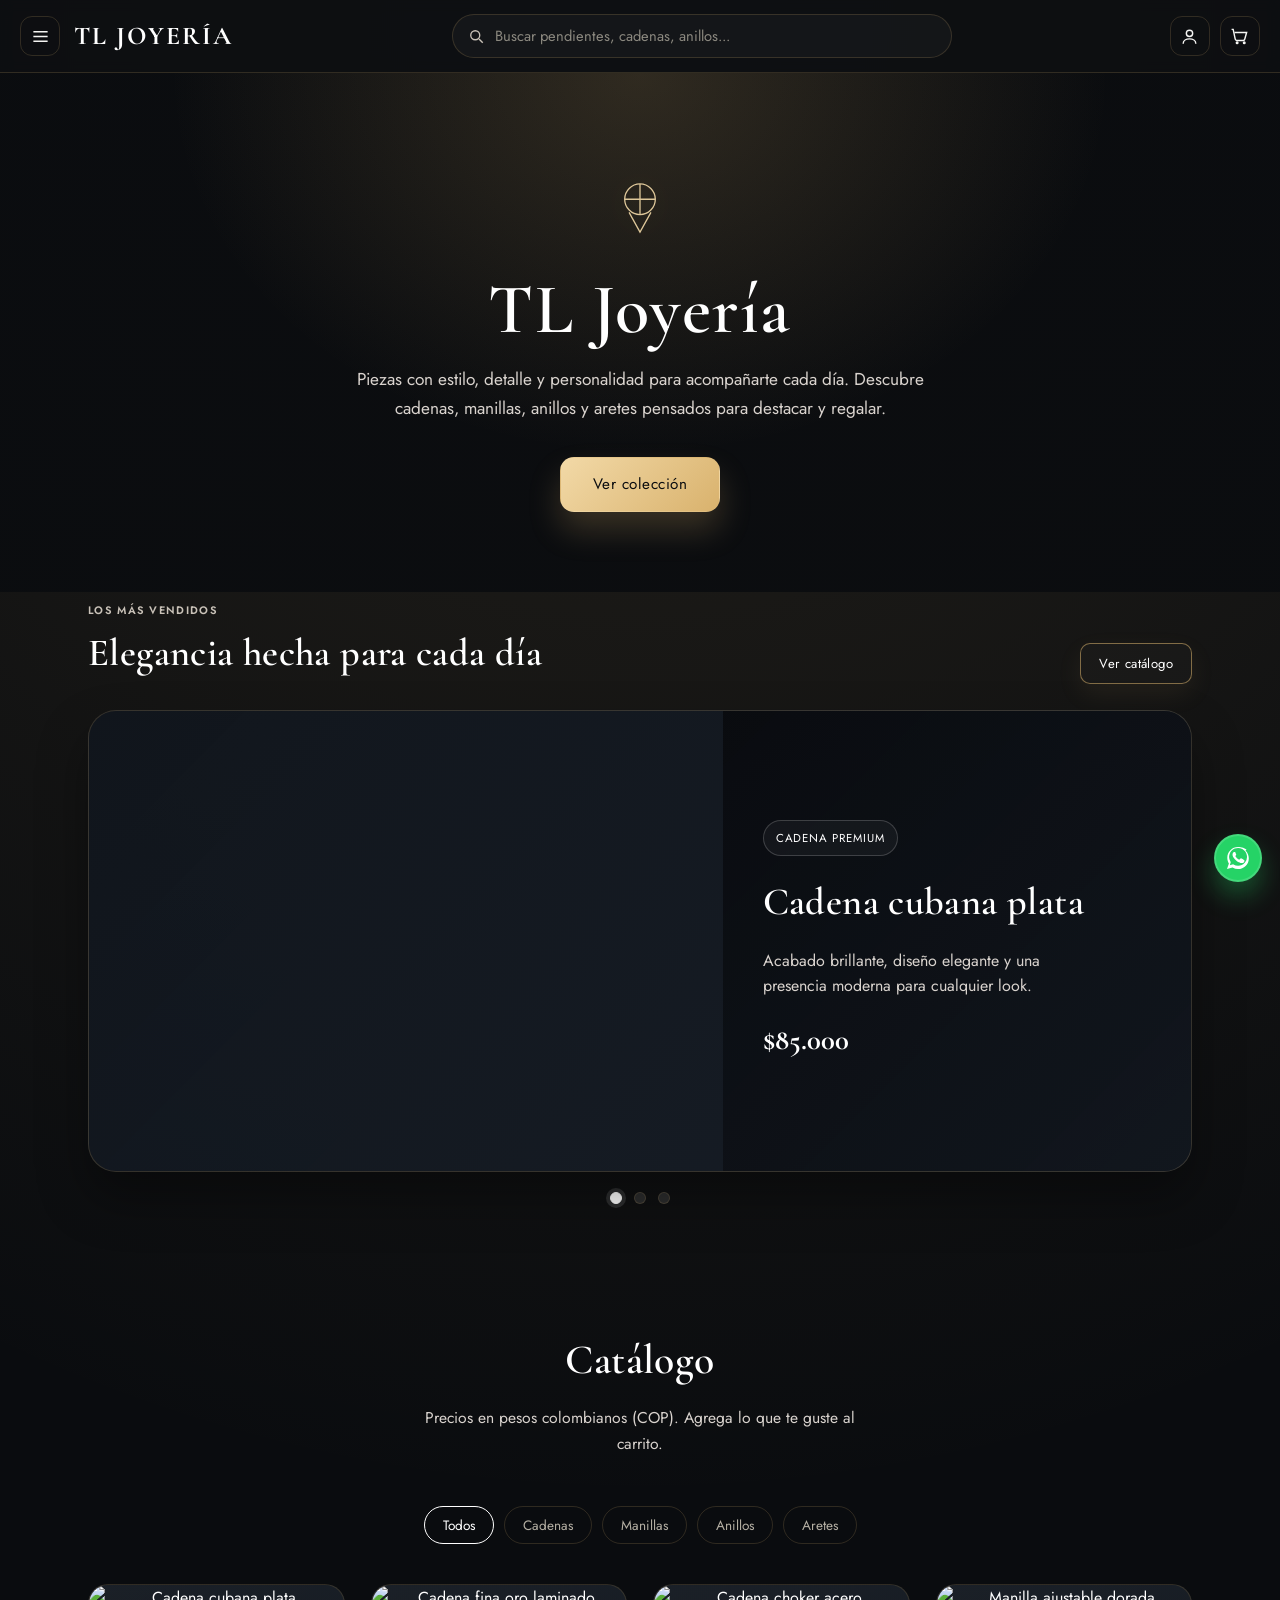
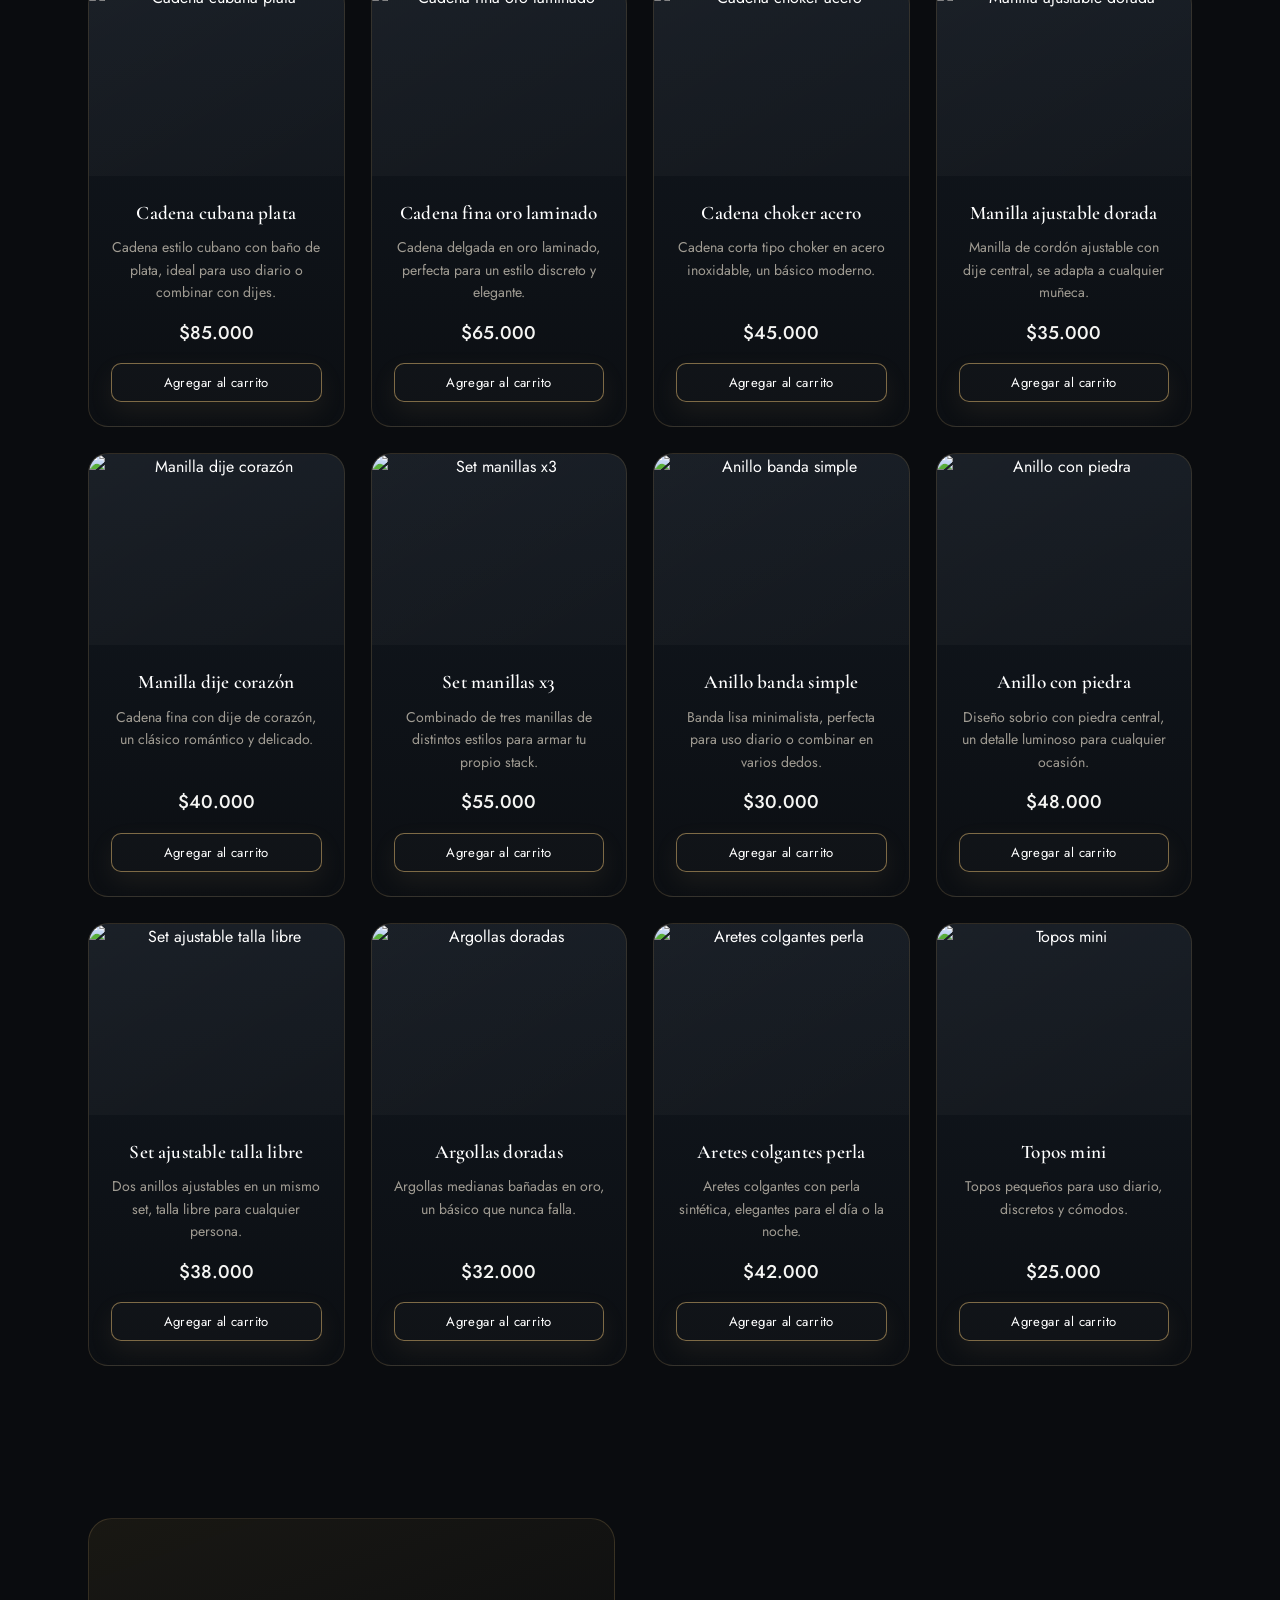
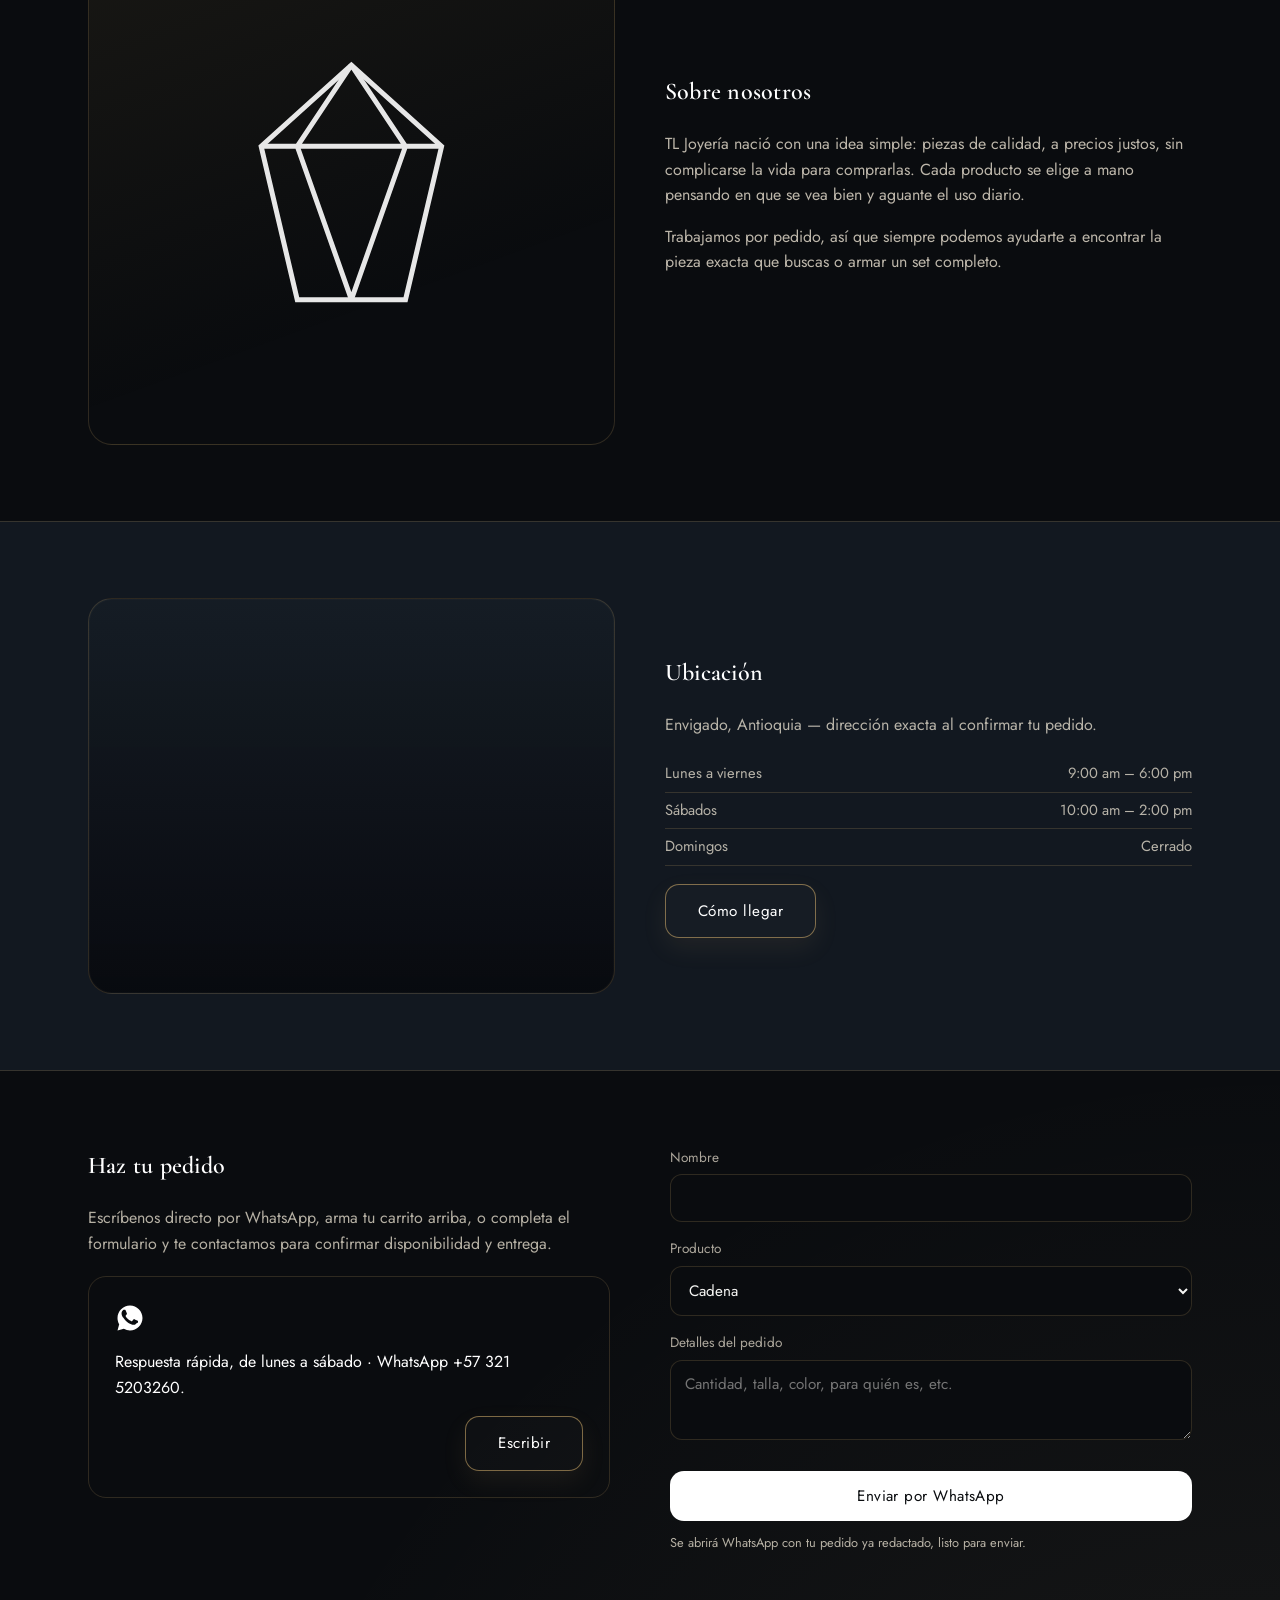
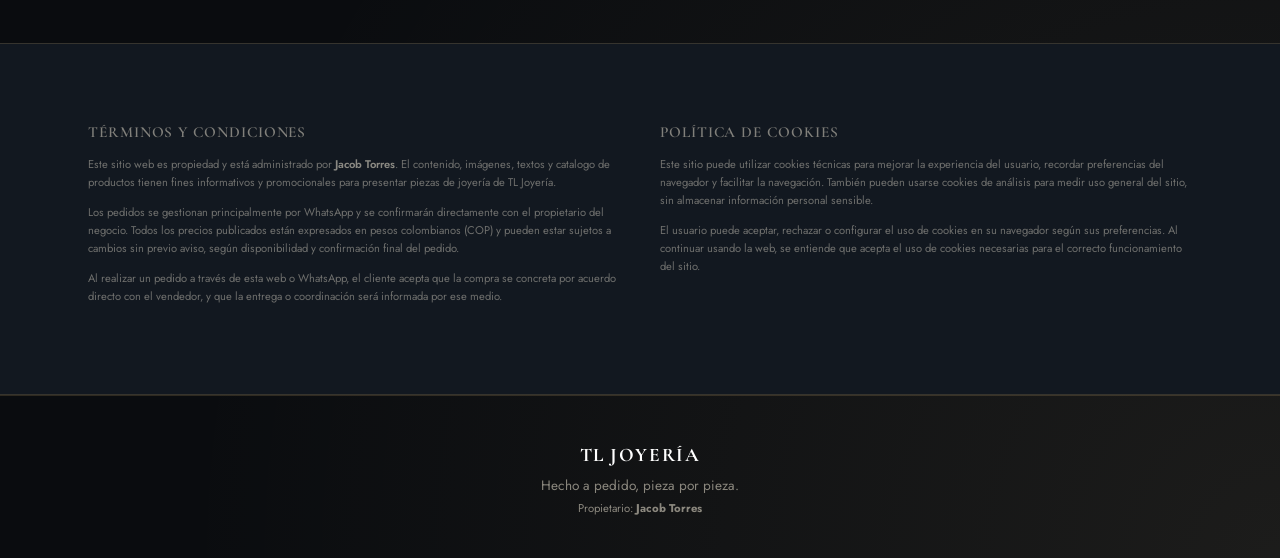
==== commit 0b778f55: "Initial upload" ====
--- a/index.html
+++ b/index.html
@@ -23,6 +23,7 @@
     <a href="#nosotros" onclick="closeSidebar()">Nosotros</a>
     <a href="#ubicacion" onclick="closeSidebar()">Ubicación</a>
     <a href="#pedidos" onclick="closeSidebar()">Pedidos</a>
+    <a href="#terminos" onclick="closeSidebar()">Términos y cookies</a>
   </nav>
   <div class="sidebar-foot">TL Joyería · Envigado, Antioquia</div>
 </aside>
@@ -60,8 +61,8 @@
     <path d="M18 24 L46 24 M32 10 L32 38 M22 36 L32 54 L42 36" />
   </svg>
   <h1>TL Joyería</h1>
-  <p>Cadenas, manillas, anillos y aretes pensados para durar. Elige tus piezas, agrégalas al carrito y confirma tu pedido por WhatsApp.</p>
-  <a href="#catalogo" class="btn solid">Ver catálogo</a>
+  <p>Piezas con estilo, detalle y personalidad para acompañarte cada día. Descubre cadenas, manillas, anillos y aretes pensados para destacar y regalar.</p>
+  <a href="#catalogo" class="btn solid">Ver colección</a>
 </section>
 
 <section class="featured-section" id="featured">
@@ -204,9 +205,26 @@
   </div>
 </section>
 
+<section class="legal-section" id="terminos">
+  <div class="wrap legal-grid">
+    <div>
+      <h2>Términos y condiciones</h2>
+      <p>Este sitio web es propiedad y está administrado por <strong>Jacob Torres</strong>. El contenido, imágenes, textos y catalogo de productos tienen fines informativos y promocionales para presentar piezas de joyería de TL Joyería.</p>
+      <p>Los pedidos se gestionan principalmente por WhatsApp y se confirmarán directamente con el propietario del negocio. Todos los precios publicados están expresados en pesos colombianos (COP) y pueden estar sujetos a cambios sin previo aviso, según disponibilidad y confirmación final del pedido.</p>
+      <p>Al realizar un pedido a través de esta web o WhatsApp, el cliente acepta que la compra se concreta por acuerdo directo con el vendedor, y que la entrega o coordinación será informada por ese medio.</p>
+    </div>
+    <div>
+      <h2>Política de cookies</h2>
+      <p>Este sitio puede utilizar cookies técnicas para mejorar la experiencia del usuario, recordar preferencias del navegador y facilitar la navegación. También pueden usarse cookies de análisis para medir uso general del sitio, sin almacenar información personal sensible.</p>
+      <p>El usuario puede aceptar, rechazar o configurar el uso de cookies en su navegador según sus preferencias. Al continuar usando la web, se entiende que acepta el uso de cookies necesarias para el correcto funcionamiento del sitio.</p>
+    </div>
+  </div>
+</section>
+
 <footer>
   <span class="brand">TL Joyería</span>
-  Hecho a pedido, pieza por pieza.
+  Hecho a pedido, pieza por pieza.<br>
+  <small>Propietario: <strong>Jacob Torres</strong></small>
 </footer>
 
 <!-- Cart panel -->
@@ -348,44 +366,6 @@
           <p id="dashEmail">—</p>
         </div>
 
-        <div id="adminPanel" class="admin-panel">
-          <div class="admin-head">
-            <h3>Panel de administración</h3>
-            <button type="button" class="btn small" id="newProductBtn">Nuevo producto</button>
-          </div>
-          <form id="adminProductForm" class="admin-form">
-            <input type="hidden" id="adminProductId">
-            <div class="admin-grid">
-              <div>
-                <label for="adminProductName">Nombre</label>
-                <input id="adminProductName" type="text" placeholder="Nombre del producto" required>
-              </div>
-              <div>
-                <label for="adminProductCat">Categoría</label>
-                <select id="adminProductCat">
-                  <option value="cadena">Cadena</option>
-                  <option value="manilla">Manilla</option>
-                  <option value="anillo">Anillo</option>
-                  <option value="aretes">Aretes</option>
-                </select>
-              </div>
-              <div>
-                <label for="adminProductPrice">Precio</label>
-                <input id="adminProductPrice" type="number" min="1000" step="1000" placeholder="Precio" required>
-              </div>
-              <div>
-                <label for="adminProductDesc">Descripción</label>
-                <textarea id="adminProductDesc" rows="3" placeholder="Descripción del producto"></textarea>
-              </div>
-            </div>
-            <div class="admin-actions">
-              <button type="submit" class="btn solid">Guardar producto</button>
-              <button type="button" class="btn" id="cancelProductBtn">Cancelar</button>
-            </div>
-          </form>
-          <div id="adminProductsList" class="admin-products-list"></div>
-        </div>
-
         <button class="btn" id="logoutBtn" style="align-self:flex-start;">Cerrar sesión</button>
       </div>
     </div>
--- a/styles.css
+++ b/styles.css
@@ -1,18 +1,20 @@
 :root{
-  --bg:#0d0f12;
-  --bg-2:#161a1f;
-  --bg-3:#1d232a;
-  --panel:#121922;
-  --silver:#e8edf2;
-  --silver-soft:#a8b1bc;
+  --bg:#0a0c0f;
+  --bg-2:#121820;
+  --bg-3:#171f28;
+  --panel:#10171e;
+  --silver:#f5f0ea;
+  --silver-soft:#c9c2b8;
   --silver-bright:#ffffff;
   --cream:#f5f5f3;
-  --muted:#cfd6dd;
+  --muted:#d9d3ce;
   --white:#ffffff;
+  --gold:#d9b26d;
+  --gold-soft:#f2d9a7;
   --wine:#5a2430;
-  --line:rgba(255,255,255,0.12);
+  --line:rgba(217,178,109,0.18);
   --ease:cubic-bezier(.4,0,.2,1);
-  --shadow:0 28px 60px rgba(0,0,0,0.4);
+  --shadow:0 28px 60px rgba(0,0,0,0.42);
   box-sizing:border-box;
   padding-top:env(safe-area-inset-top,0px);
   padding-bottom:env(safe-area-inset-bottom,0px);
@@ -21,7 +23,10 @@
 *{box-sizing:border-box;}
 body{
   margin:0;
-  background:radial-gradient(circle at top, rgba(255,255,255,0.06), transparent 30%), var(--bg);
+  background:
+    radial-gradient(circle at top, rgba(217,178,109,0.12), transparent 28%),
+    radial-gradient(circle at bottom right, rgba(242,217,167,0.08), transparent 20%),
+    var(--bg);
   color:var(--white);
   font-family:'Jost',sans-serif;
   font-weight:400;
@@ -141,21 +146,24 @@
 /* Hero */
 .hero{
   padding:100px 28px 80px; text-align:center; position:relative;
-  background:radial-gradient(ellipse at 50% 0%, rgba(212,175,117,0.12), transparent 62%);
-}
-.hero .eyebrow-svg{margin:0 auto 22px; width:70px; height:70px; opacity:0.9; color:var(--silver-bright);}
-.hero h1{font-size:clamp(2.6rem,6vw,4.4rem); margin:0 0 18px; color:var(--white); line-height:1.05;}
-.hero p{max-width:520px; margin:0 auto 34px; font-size:1.08rem; color:var(--muted);}
+  background:
+    radial-gradient(ellipse at 50% 0%, rgba(217,178,109,0.18), transparent 52%),
+    linear-gradient(180deg, rgba(10,12,15,0.96), rgba(10,12,15,0.92));
+}
+.hero .eyebrow-svg{margin:0 auto 22px; width:70px; height:70px; opacity:0.9; color:var(--gold-soft); filter:drop-shadow(0 0 18px rgba(217,178,109,0.18));}
+.hero h1{font-size:clamp(2.6rem,6vw,4.4rem); margin:0 0 18px; color:var(--white); line-height:1.05; letter-spacing:0.02em;}
+.hero p{max-width:620px; margin:0 auto 34px; font-size:1.08rem; color:var(--muted); line-height:1.7;}
 .btn{
-  display:inline-block; padding:14px 32px; border:1px solid var(--silver-bright);
+  display:inline-block; padding:14px 32px; border:1px solid rgba(217,178,109,0.55);
   color:var(--silver-bright); text-decoration:none; font-size:0.95rem; letter-spacing:0.03em;
-  border-radius:14px; transition:background .25s var(--ease), color .25s var(--ease), transform .2s var(--ease);
-  cursor:pointer; background:none; font-family:'Jost',sans-serif;
-}
-.btn:hover{background:var(--silver-bright); color:var(--bg); transform:translateY(-2px);}
+  border-radius:14px; transition:background .25s var(--ease), color .25s var(--ease), transform .2s var(--ease), box-shadow .25s var(--ease);
+  cursor:pointer; background:rgba(255,255,255,0.02); font-family:'Jost',sans-serif;
+  box-shadow:0 10px 26px rgba(217,178,109,0.08);
+}
+.btn:hover{background:linear-gradient(135deg, var(--gold-soft), var(--gold)); color:var(--bg); transform:translateY(-2px); box-shadow:0 14px 28px rgba(217,178,109,0.18);}
 .btn:active{transform:translateY(0) scale(.98);}
-.btn.solid{background:var(--silver-bright); color:var(--bg);}
-.btn.solid:hover{background:var(--silver-soft); border-color:var(--silver-soft);}
+.btn.solid{background:linear-gradient(135deg, var(--gold-soft), var(--gold)); color:var(--bg); border-color:transparent; box-shadow:0 18px 32px rgba(217,178,109,0.22);}
+.btn.solid:hover{background:linear-gradient(135deg, #f7e7bf, #d7aa57); border-color:transparent;}
 .btn.small{padding:9px 18px; font-size:0.82rem; border-radius:10px;}
 .btn:disabled{opacity:0.4; cursor:not-allowed; transform:none;}
 
@@ -167,7 +175,7 @@
 .featured-header{display:flex; align-items:end; justify-content:space-between; gap:20px; margin-bottom:26px;}
 .eyebrow{margin:0 0 6px; color:var(--silver-soft); text-transform:uppercase; letter-spacing:0.18em; font-size:0.72rem; font-weight:600;}
 .featured-header h2{margin:0; font-size:clamp(2rem,3vw,3rem); color:var(--white);}
-.featured-slider{position:relative; overflow:hidden; border-radius:28px; background:linear-gradient(135deg, rgba(17,22,29,0.96), rgba(24,31,41,0.9)); box-shadow:var(--shadow); border:1px solid var(--line);}
+.featured-slider{position:relative; overflow:hidden; border-radius:28px; background:linear-gradient(135deg, rgba(17,22,29,0.96), rgba(24,31,41,0.9)); box-shadow:0 26px 50px rgba(0,0,0,0.35); border:1px solid var(--line);}
 .featured-slide{
   display:none; grid-template-columns:1.15fr 0.85fr; min-height:460px; opacity:0; transform:translateX(42px) scale(1.04);
   transition:opacity .85s cubic-bezier(.22,1,.36,1), transform 1.1s cubic-bezier(.22,1,.36,1), filter .8s ease;
@@ -198,11 +206,11 @@
 
 .grid{display:grid; grid-template-columns:repeat(auto-fit,minmax(230px,1fr)); gap:26px;}
 .card{
-  background:var(--bg-2); border:1px solid var(--line); border-radius:20px; overflow:hidden;
+  background:linear-gradient(180deg, rgba(18,24,32,0.96), rgba(12,15,19,0.98)); border:1px solid var(--line); border-radius:20px; overflow:hidden;
   text-align:center; transition:border-color .3s var(--ease), transform .3s var(--ease), box-shadow .3s var(--ease);
   display:flex; flex-direction:column; cursor:pointer;
 }
-.card:hover{border-color:var(--silver-bright); transform:translateY(-6px); box-shadow:0 14px 30px rgba(0,0,0,0.35);}
+.card:hover{border-color:rgba(217,178,109,0.5); transform:translateY(-6px); box-shadow:0 18px 34px rgba(0,0,0,0.38);}
 .card-img{
   aspect-ratio:4/3; display:flex; align-items:center; justify-content:center; overflow:hidden;
   background:linear-gradient(150deg, rgba(255,255,255,0.04), rgba(255,255,255,0.02));
@@ -227,9 +235,9 @@
 }
 .product-modal.active .product-modal-backdrop{opacity:1;}
 .product-modal-panel{
-  position:relative; z-index:1; width:min(1050px, calc(100vw - 32px)); margin:40px auto; background:var(--bg-2);
-  border:1px solid var(--line); border-radius:26px; box-shadow:0 30px 80px rgba(0,0,0,0.45); overflow:hidden;
-  transform:translateY(18px) scale(.97); opacity:0; transition:transform .3s ease, opacity .3s ease;
+  position:relative; z-index:1; width:min(760px, calc(100vw - 18px)); max-height:82vh; margin:calc((100vh - 82vh) / 2) auto; background:var(--bg-2);
+  border:1px solid var(--line); border-radius:24px; box-shadow:0 30px 80px rgba(0,0,0,0.45); overflow:auto;
+  transform:translateY(12px) scale(.98); opacity:0; transition:transform .3s ease, opacity .3s ease;
 }
 .product-modal.active .product-modal-panel{
   transform:translateY(0) scale(1); opacity:1;
@@ -239,10 +247,10 @@
   background:rgba(255,255,255,0.04); color:var(--white); cursor:pointer; z-index:2; transition:transform .2s ease, background .2s ease;
 }
 .product-modal-close:hover{transform:rotate(90deg); background:rgba(255,255,255,0.08);}
-.product-modal-content{display:grid; grid-template-columns:1.05fr 1fr; min-height:620px;}
-.product-detail-image-wrap{padding:18px; background:linear-gradient(180deg, rgba(255,255,255,0.04), rgba(255,255,255,0.02));}
-.product-detail-image-wrap img{width:100%; height:100%; min-height:520px; object-fit:cover; border-radius:20px; display:block;}
-.product-detail-info{padding:34px 34px 24px; display:flex; flex-direction:column;}
+.product-modal-content{display:grid; grid-template-columns:1.02fr 1fr; min-height:500px; max-height:82vh;}
+.product-detail-image-wrap{padding:12px; background:linear-gradient(180deg, rgba(255,255,255,0.04), rgba(255,255,255,0.02)); display:flex; align-items:center; justify-content:center;}
+.product-detail-image-wrap img{width:100%; height:100%; min-height:320px; max-height:460px; object-fit:cover; border-radius:18px; display:block;}
+.product-detail-info{padding:24px 24px 18px; display:flex; flex-direction:column;}
 .product-detail-breadcrumb{display:inline-block; align-self:flex-start; padding:7px 10px; border-radius:999px; background:rgba(255,255,255,0.04); color:var(--silver-soft); font-size:0.74rem; text-transform:uppercase; letter-spacing:0.08em; margin-bottom:18px;}
 .product-detail-info h2{font-size:clamp(2.2rem,3vw,3rem); margin:0 0 14px; color:var(--white);}
 .product-detail-price{font-size:2.15rem; color:var(--silver-bright); font-weight:600; margin-bottom:8px;}
@@ -332,6 +340,36 @@
 form button:hover{background:var(--silver-soft); transform:translateY(-2px);}
 .form-note{font-size:0.8rem; color:rgba(239,231,214,0.5); margin-top:-4px;}
 
+.legal-section{
+  background:var(--bg-2);
+  border-top:1px solid var(--line);
+  border-bottom:1px solid var(--line);
+}
+.legal-grid{
+  display:grid;
+  grid-template-columns:1fr 1fr;
+  gap:40px;
+  align-items:flex-start;
+}
+.legal-grid h2{
+  color:rgba(239,231,214,0.5);
+  margin-top:0;
+  margin-bottom:12px;
+  font-size:clamp(0.9rem, 1.2vw, 1.05rem);
+  letter-spacing:0.06em;
+  text-transform:uppercase;
+}
+.legal-grid p{
+  color:rgba(239,231,214,0.42);
+  font-size:0.7rem;
+  line-height:1.6;
+  margin:0 0 12px;
+}
+.legal-grid strong{
+  color:rgba(239,231,214,0.55);
+  font-weight:600;
+}
+
 footer{
   padding:50px 28px 40px; text-align:center; border-top:1px solid var(--line);
   color:rgba(239,231,214,0.55); font-size:0.85rem;
@@ -446,12 +484,172 @@
   background:none; border:1px solid var(--line); color:var(--cream); padding:7px 10px; border-radius:10px; cursor:pointer;
 }
 .admin-product-actions button.danger{color:#ffb3b3; border-color:rgba(255,179,179,0.45);}
+
+.admin-dashboard-page{
+  position:fixed; inset:0; display:none; background:var(--bg); z-index:110; overflow-y:auto;
+}
+.admin-dashboard-page.active{display:block;}
+.admin-shell{
+  display:grid; grid-template-columns:260px minmax(0, 1fr); min-height:100vh; width:min(1500px, calc(100% - 32px)); margin:0 auto; gap:22px; padding:22px 0 30px;
+}
+.admin-sidebar{
+  background:rgba(255,255,255,0.02); border:1px solid var(--line); border-radius:24px; padding:18px 16px; display:flex; flex-direction:column; justify-content:space-between;
+}
+.admin-brand{display:flex; flex-direction:column; gap:4px; padding:10px 8px 18px; border-bottom:1px solid var(--line);}
+.admin-brand .brand{display:block; font-size:1.2rem; letter-spacing:0.1em; margin:0;}
+.admin-brand small{color:var(--silver-soft); letter-spacing:0.08em; text-transform:uppercase;}
+.admin-nav{display:flex; flex-direction:column; gap:8px; margin-top:18px;}
+.admin-nav-item{
+  width:100%; text-align:left; border:1px solid transparent; background:transparent; color:rgba(239,231,214,0.72); padding:11px 12px; border-radius:12px; cursor:pointer;
+  font-family:'Jost',sans-serif; font-size:0.9rem; transition:border-color .2s var(--ease), background .2s var(--ease);
+}
+.admin-nav-item.active, .admin-nav-item:hover{background:rgba(201,162,76,0.08); border-color:var(--line); color:var(--silver-bright);}
+.admin-sidebar-actions{display:flex; flex-direction:column; gap:10px; margin-top:18px;}
+
+.admin-main{display:flex; flex-direction:column; gap:18px; padding:8px 0;}
+.admin-topbar{
+  display:flex; align-items:center; justify-content:space-between; gap:18px; background:rgba(255,255,255,0.02); border:1px solid var(--line); border-radius:20px; padding:18px 22px;
+}
+.eyebrow{margin:0 0 4px; color:var(--silver-soft); text-transform:uppercase; letter-spacing:0.12em; font-size:0.68rem;}
+.admin-topbar h1{margin:0; color:var(--silver-bright); font-size:clamp(1.5rem, 2vw, 2.3rem);}
+.admin-user-tag{display:flex; flex-direction:column; align-items:flex-end; gap:4px; background:rgba(201,162,76,0.08); border:1px solid var(--line); border-radius:12px; padding:8px 12px;}
+.admin-user-tag span{font-size:0.78rem; color:var(--silver-soft); text-transform:uppercase; letter-spacing:0.08em;}
+.admin-user-tag strong{font-size:0.92rem; color:var(--cream);}
+
+.admin-section{display:none;}
+.admin-section.active{display:block;}
+.admin-stat-grid{
+  display:grid; grid-template-columns:repeat(4, minmax(0, 1fr)); gap:16px;
+}
+.admin-stat-card{
+  background:rgba(255,255,255,0.02); border:1px solid var(--line); border-radius:18px; padding:18px 18px 16px; display:flex; flex-direction:column; gap:8px;
+}
+.admin-stat-card span{color:var(--silver-soft); font-size:0.72rem; text-transform:uppercase; letter-spacing:0.08em;}
+.admin-stat-card strong{color:var(--silver-bright); font-size:clamp(1.7rem, 2vw, 2.3rem);}
+.admin-stat-card small{color:rgba(239,231,214,0.62); font-size:0.8rem;}
+.admin-stat-card.accent{background:linear-gradient(135deg, rgba(201,162,76,0.1), rgba(201,162,76,0.03));}
+
+.admin-panel-card{
+  background:rgba(255,255,255,0.02); border:1px solid var(--line); border-radius:20px; padding:18px 18px 16px; display:flex; flex-direction:column; gap:14px;
+}
+.admin-card-head{
+  display:flex; align-items:center; justify-content:space-between; gap:12px; border-bottom:1px solid var(--line); padding-bottom:10px;
+}
+.admin-card-head h3{margin:0; color:var(--silver-bright); font-size:1.1rem;}
+.admin-card-head span{color:var(--silver-soft); font-size:0.76rem; text-transform:uppercase; letter-spacing:0.08em;}
+.admin-order-list, .admin-mini-list{display:flex; flex-direction:column; gap:10px;}
+.admin-order-row, .admin-mini-item{
+  display:flex; align-items:center; justify-content:space-between; gap:12px; padding:10px 12px; border:1px solid var(--line); border-radius:12px; background:rgba(14,11,8,0.26);
+}
+.admin-order-row strong, .admin-mini-item strong{color:var(--cream); font-size:0.92rem;}
+.admin-order-row small, .admin-mini-item small{color:var(--silver-soft); display:block; margin-top:4px;}
+.admin-order-row select{
+  background:rgba(255,255,255,0.03); border:1px solid var(--line); border-radius:10px; color:var(--cream); padding:8px 10px; min-width:130px;
+  font-family:'Jost',sans-serif;
+}
+.admin-order-toggle{
+  border:1px solid var(--line); border-radius:12px; background:rgba(201,162,76,0.08); color:var(--silver-bright); padding:8px 10px; cursor:pointer; font-family:'Jost',sans-serif;
+}
+.admin-order-toggle.done{background:rgba(201,162,76,0.16);}
+.admin-mini-item .dot{
+  width:10px; height:10px; border-radius:50%; background:var(--silver-bright); display:block; box-shadow:0 0 0 4px rgba(201,162,76,0.12);
+}
+.admin-mini-item .meta{display:flex; align-items:center; gap:10px;}
+
+.admin-products-table{display:flex; flex-direction:column; gap:10px; margin-top:16px;}
+.admin-products-table .admin-product-item{padding:12px 14px;}
+.admin-products-table .admin-product-item > div:first-child{flex:1;}
+.admin-products-table .admin-product-item .admin-product-actions{display:flex; gap:8px;}
+.admin-products-table .admin-product-item .admin-product-actions button{padding:8px 10px; min-width:72px;}
+.admin-about-editor{width:100%; border:1px solid var(--line); border-radius:16px; background:rgba(255,255,255,0.02); color:var(--cream); padding:14px 16px; resize:vertical; font:inherit; line-height:1.7;}
+
+.admin-product-actions button{
+  background:rgba(255,255,255,0.02); border:1px solid var(--line); color:var(--silver-bright); border-radius:10px; cursor:pointer; padding:7px 10px; font-family:'Jost',sans-serif;
+}
+.admin-product-actions button.danger{color:var(--cream); opacity:0.8;}
+
+@media (max-width:980px){
+  .admin-shell{grid-template-columns:1fr; width:min(100%, calc(100% - 20px)); padding-top:12px;}
+  .admin-sidebar{padding:14px 12px;}
+  .admin-stat-grid{grid-template-columns:repeat(2, minmax(0,1fr));}
+  .admin-panel-grid{grid-template-columns:1fr;}
+}
+@media (max-width:640px){
+  .admin-topbar{flex-direction:column; align-items:flex-start;}
+  .admin-stat-grid{grid-template-columns:1fr;}
+  .admin-order-row, .admin-mini-item{flex-direction:column; align-items:flex-start;}
+  .admin-order-row select{width:100%;}
+  .admin-card-head{flex-direction:column; align-items:flex-start;}
+  .admin-nav{display:grid; grid-template-columns:repeat(2, minmax(0,1fr));}
+  .admin-shell{padding-bottom:22px;}
+}
 @media (max-width:760px){
-  .navbar{flex-wrap:wrap; justify-content:center;}
-  .navbar-left, .navbar-right{width:100%; justify-content:space-between;}
-  .navbar-search{order:3; width:100%; max-width:none;}
+  .wrap{padding:0 16px;}
+  .navbar{padding:10px 12px; gap:8px;}
+  .navbar-left{width:auto;}
+  .navbar-right{gap:6px;}
+  .navbar-search{order:3; width:100%; max-width:none; min-height:38px; margin:0;}
+  .navbar-search input{font-size:0.76rem;}
+  .brand{font-size:1.2rem; letter-spacing:0.06em;}
+  .icon-btn{width:36px; height:36px; border-radius:10px;}
+  .user-label{display:none !important;}
+  .hero{padding:64px 16px 48px;}
+  .hero h1{font-size:clamp(2.1rem, 12vw, 2.8rem); margin-bottom:12px;}
+  .hero p{font-size:0.92rem; max-width:100%; margin-bottom:22px; line-height:1.6;}
+  .btn, .btn.small{width:auto; text-align:center;}
+  .featured-header{flex-direction:column; align-items:flex-start; margin-bottom:18px;}
+  .featured-header h2{font-size:1.7rem;}
+  .featured-slide{grid-template-columns:1fr; min-height:auto;}
+  .featured-image{min-height:210px;}
+  .featured-copy{padding:20px 18px;}
+  .featured-copy h3{font-size:1.5rem; margin-bottom:10px;}
+  .featured-copy p{font-size:0.9rem; max-width:none;}
+  .featured-copy strong{font-size:1.4rem;}
+  .filters{justify-content:flex-start; gap:8px;}
+  .filter-btn{flex:1 1 calc(50% - 8px); min-width:0; text-align:center; padding:8px 12px;}
+  .grid{grid-template-columns:1fr; gap:14px;}
+  .card h3{font-size:1.08rem;}
+  .card p.desc{font-size:0.78rem;}
+  .card-body{padding:15px;}
+  section{padding:54px 0;}
+  .section-title{font-size:1.8rem;}
+  .section-sub{margin-bottom:24px; font-size:0.86rem;}
+  .about, .location-grid, .order-grid, .legal-grid{grid-template-columns:1fr; gap:24px;}
+  .hours-list li{font-size:0.8rem;}
+  .whatsapp-box{flex-direction:column; align-items:flex-start; padding:18px; gap:12px;}
+  .whatsapp-box .btn{margin-left:0; width:100%;}
+  .cart-panel{width:100%; max-width:100%; border-radius:0;}
+  .sidebar{width:82vw;}
+  .product-modal-panel{width:calc(100vw - 18px); margin:10px auto;}
+  .product-modal-content{grid-template-columns:1fr;}
+  .product-detail-image-wrap{padding:8px;}
+  .product-detail-image-wrap img{min-height:220px;}
+  .product-detail-info{padding:18px 16px 16px;}
+  .product-detail-meta{grid-template-columns:1fr;}
+  .product-detail-actions{flex-direction:column;}
+  .product-detail-actions .btn{min-width:0;}
+  .payment-list{grid-template-columns:1fr;}
+  .account-top{padding:16px 18px;}
+  .account-shell{padding:28px 16px 40px;}
+  .social-row{flex-direction:column;}
+  .auth-tabs{gap:4px;}
+  .auth-tabs .tab-btn{padding:10px 8px; font-size:0.8rem;}
   .admin-grid{grid-template-columns:1fr;}
   .admin-head{align-items:flex-start; flex-direction:column;}
+  .admin-actions{flex-direction:column;}
+  .admin-product-item{flex-direction:column; align-items:flex-start;}
+  .dashboard .btn{width:auto;}
+  .whatsapp-float{width:52px; height:52px; right:12px; bottom:12px;}
+}
+
+@media (max-width:420px){
+  .navbar{padding:8px 10px;}
+  .navbar-left, .navbar-right{width:auto;}
+  .hero p{font-size:0.88rem;}
+  .featured-copy h3{font-size:1.4rem;}
+  .section-title{font-size:1.7rem;}
+  .product-detail-price{font-size:1.6rem;}
+  .cart-head, .cart-foot, .cart-items{padding-left:16px; padding-right:16px;}
 }
 
 @media (prefers-reduced-motion: reduce){
